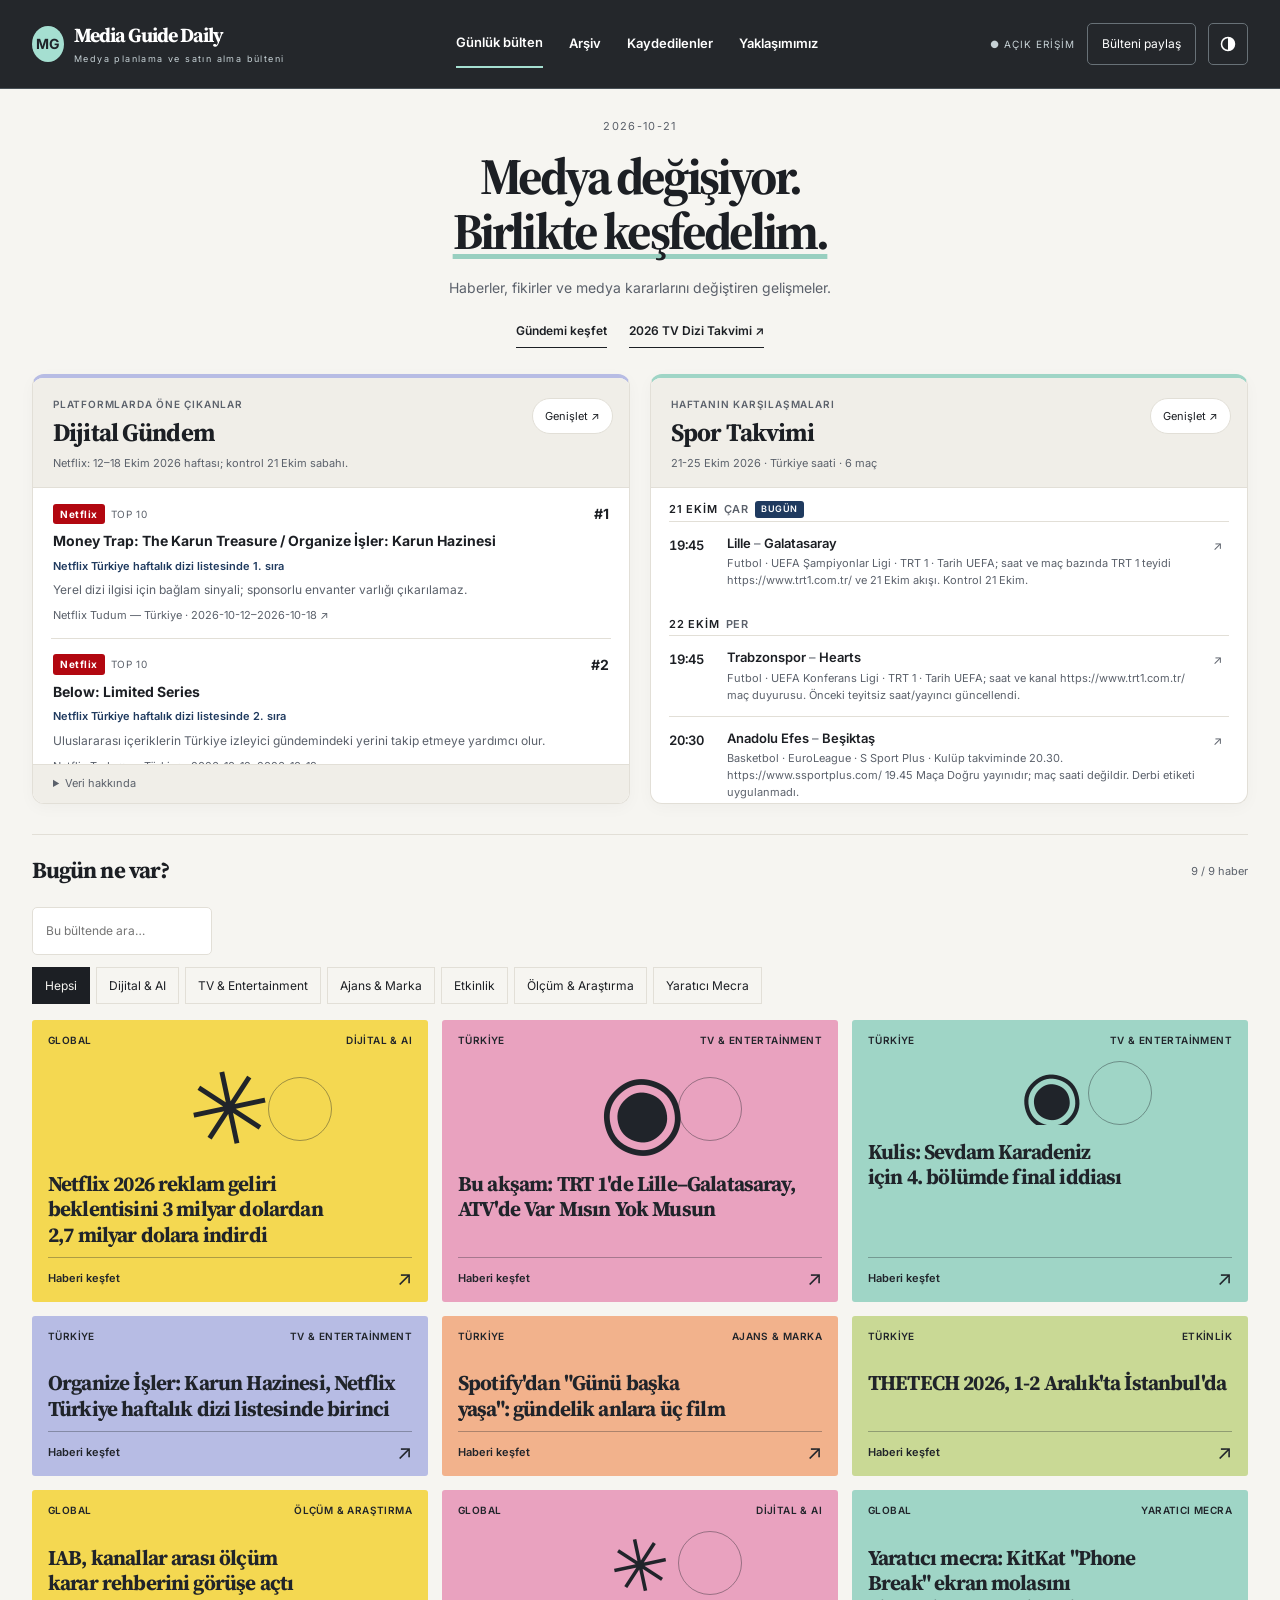
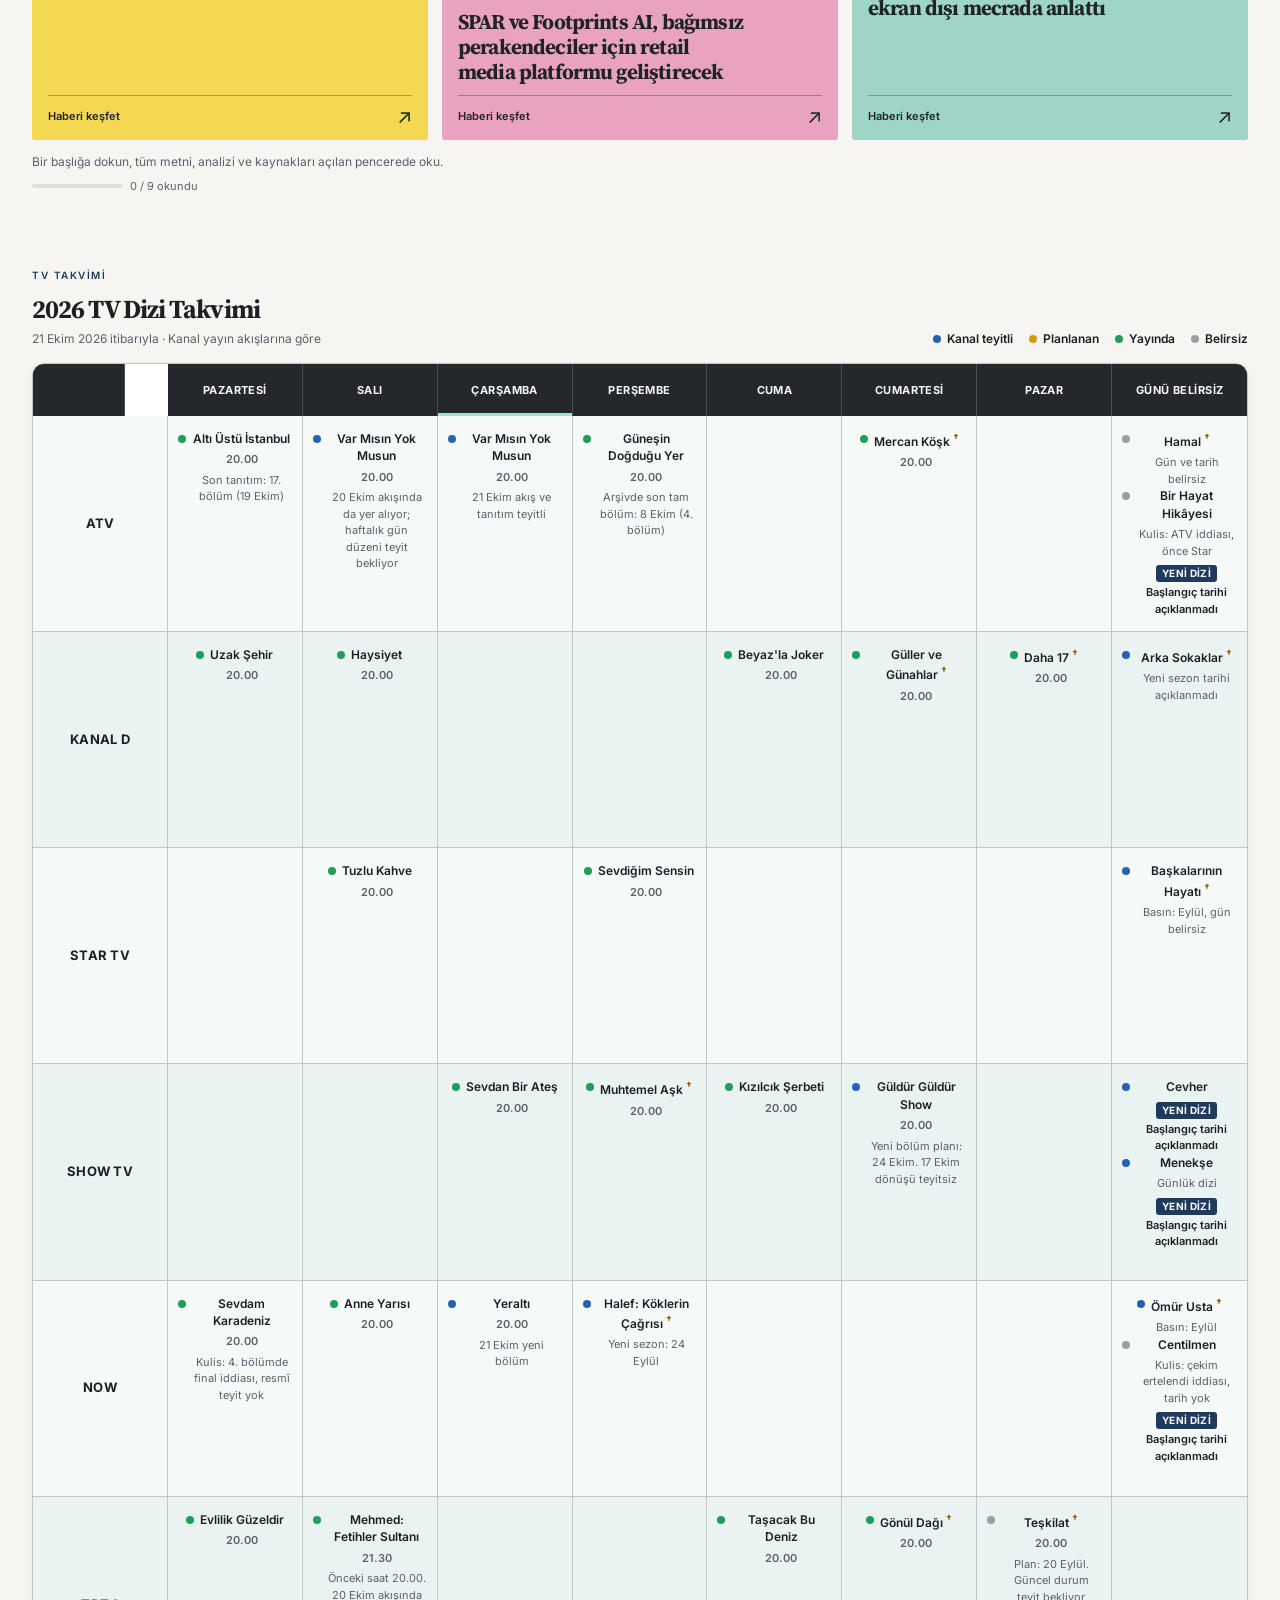
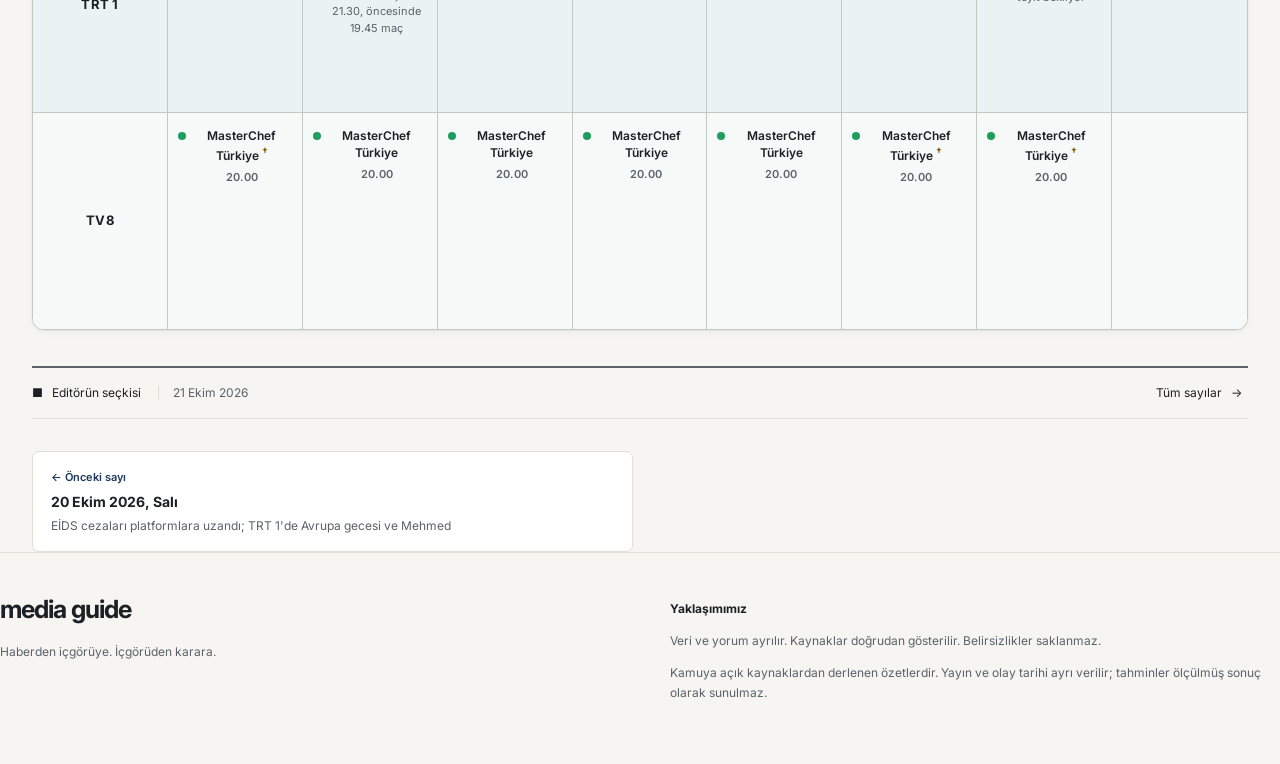
==== index.html @ d6b7a191 "Kullanıcı onayı: TV takviminde eşit hücreler ve dönüşümlü mint satırlar" ====
<!doctype html>
<html lang="tr">
<head>
  <meta charset="utf-8">
  <meta name="viewport" content="width=device-width, initial-scale=1">
  <title>Media Guide Daily</title>
  <meta name="description" content="Medya planlama ve satın alma için günlük Türkiye ve global medya bülteni.">
  <link rel="preconnect" href="https://fonts.googleapis.com">
  <link rel="preconnect" href="https://fonts.gstatic.com" crossorigin>
  <link href="https://fonts.googleapis.com/css2?family=Inter:wght@400;500;600;700&family=Source+Serif+4:opsz,wght@8..60,600;8..60,700&display=swap" rel="stylesheet">
  <link rel="stylesheet" href="assets/style.css?v=20261022-brief">
  <link rel="icon" href="data:image/svg+xml,%3Csvg xmlns='http://www.w3.org/2000/svg' viewBox='0 0 32 32'%3E%3Crect width='32' height='32' rx='7' fill='%231f3a5f'/%3E%3Ctext x='16' y='22' font-family='Arial' font-size='16' font-weight='700' fill='white' text-anchor='middle'%3EMG%3C/text%3E%3C/svg%3E">
  <!-- GoatCounter: çerezsiz ziyaret sayacı. Her bülten günü ayrı sayfa olarak sayılır (/bulten/YYYY-MM-DD). -->
  <script>window.goatcounter = { no_onload: true };</script>
  <script data-goatcounter="https://mediaguidedaily.goatcounter.com/count" async src="https://gc.zgo.at/count.js"></script>
  <link rel="stylesheet" href="assets/experiment.css?v=20261021-tv-grid">
</head>
<body>
  <a class="skip-feed" href="#storyGallery">Haberlerin tamamına geç</a>
  <header class="topbar">
    <div class="topbar-inner">
      <a class="brand" href="./">
        <span class="brand-mark">MG</span>
        <span class="brand-text">
          <strong>Media Guide Daily</strong>
          <small>Medya planlama ve satın alma bülteni</small>
        </span>
      </a>
      <nav class="main-nav" aria-label="Ana menü">
        <a class="current" href="./">Günlük bülten</a>
        <button id="archiveToggle" type="button" aria-haspopup="dialog">Arşiv</button>
        <button id="savedToggle" type="button" aria-haspopup="dialog">Kaydedilenler <span class="saved-count" id="savedCount" hidden></span></button>
        <a href="#yontem">Yaklaşımımız</a>
      </nav>
      <div class="topbar-actions">
        <span class="access">● Açık erişim</span>
        <button class="btn ghost" id="shareBtn" type="button">Bülteni paylaş</button>
        <button class="btn ghost icon" id="themeBtn" type="button" aria-label="Tema değiştir"><svg width="16" height="16" viewBox="0 0 16 16" aria-hidden="true"><circle cx="8" cy="8" r="6.5" fill="none" stroke="currentColor" stroke-width="1.5"/><path d="M8 1.5a6.5 6.5 0 0 1 0 13z" fill="currentColor"/></svg></button>
      </div>
    </div>
  </header>

  <main id="main" class="layout"><p class="loading">Bülten yükleniyor…</p></main>
  <dialog id="archive" aria-labelledby="archiveTitle">
    <div class="dialog-head"><h2 id="archiveTitle">Bülten arşivi</h2><button class="btn" id="archiveClose" autofocus>Kapat ×</button></div>
    <p class="muted">Geçmiş sayılara göz atın.</p><ul id="archiveList" class="archive-list"></ul>
  </dialog>
  <dialog id="saved" aria-labelledby="savedTitle">
    <div class="dialog-head"><h2 id="savedTitle">Kaydedilenler</h2><button class="btn" id="savedClose">Kapat ×</button></div>
    <p class="muted">Kartlardaki <span aria-hidden="true">☆</span> simgesiyle kaydettiğin haberler. Yalnız bu tarayıcıda saklanır.</p>
    <div id="savedBody"></div>
  </dialog>
  <footer class="footer" id="yontem">
    <div><a class="footer-brand" href="./">media guide</a><p>Haberden içgörüye. İçgörüden karara.</p></div>
    <div><h2>Yaklaşımımız</h2><p>Veri ve yorum ayrılır. Kaynaklar doğrudan gösterilir. Belirsizlikler saklanmaz.</p><p>Kamuya açık kaynaklardan derlenen özetlerdir. Yayın ve olay tarihi ayrı verilir; tahminler ölçülmüş sonuç olarak sunulmaz.</p></div>
  </footer>

  <div class="toast" id="toast" role="status" aria-live="polite"></div>
  <script src="assets/editorial.js?v=20261022-brief"></script>
  <script src="assets/app.js?v=20261022-brief"></script>
</body>
</html>
---- assets/style.css ----
:root {
  --bg: #f6f5f1;
  --surface: #ffffff;
  --surface-2: #f0eee8;
  --text: #1c1f24;
  --muted: #5b616b;
  --line: #e2dfd7;
  --accent: #1f3a5f;
  --accent-soft: #e6ecf4;
  --tr: #9c2f2f;
  --tr-soft: #f6e7e5;
  --gl: #24605a;
  --gl-soft: #e3f0ee;
  --warn: #8a5a00;
  --warn-soft: #fbf1dc;
  --ok: #2d6a3e;
  --ok-soft: #e4f1e7;
  --shadow: 0 1px 2px rgba(20, 24, 31, .05), 0 2px 8px rgba(20, 24, 31, .04);
  --radius: 12px;
  --read: 72ch;
}

:root[data-theme="dark"] {
  --bg: #15181d;
  --surface: #1d2127;
  --surface-2: #252a31;
  --text: #e7e9ec;
  --muted: #a0a7b1;
  --line: #313741;
  --accent: #9dbbe3;
  --accent-soft: #233247;
  --tr: #e79a92;
  --tr-soft: #3a2626;
  --gl: #86cbc1;
  --gl-soft: #1f3532;
  --warn: #e8c27a;
  --warn-soft: #3a3020;
  --ok: #93d1a3;
  --ok-soft: #213528;
  --shadow: none;
}

@media (prefers-color-scheme: dark) {
  :root:not([data-theme="light"]) {
    --bg: #15181d;
    --surface: #1d2127;
    --surface-2: #252a31;
    --text: #e7e9ec;
    --muted: #a0a7b1;
    --line: #313741;
    --accent: #9dbbe3;
    --accent-soft: #233247;
    --tr: #e79a92;
    --tr-soft: #3a2626;
    --gl: #86cbc1;
    --gl-soft: #1f3532;
    --warn: #e8c27a;
    --warn-soft: #3a3020;
    --ok: #93d1a3;
    --ok-soft: #213528;
    --shadow: none;
  }
}

* { box-sizing: border-box; }
html { -webkit-text-size-adjust: 100%; }
body {
  margin: 0;
  background: var(--bg);
  color: var(--text);
  font: 16px/1.65 Inter, system-ui, -apple-system, "Segoe UI", sans-serif;
}
a { color: var(--accent); text-underline-offset: 2px; }
button { font: inherit; }

/* Top bar */
.topbar {
  position: sticky; top: 0; z-index: 20;
  background: color-mix(in srgb, var(--bg) 88%, transparent);
  backdrop-filter: blur(8px);
  border-bottom: 1px solid var(--line);
}
.topbar-inner {
  max-width: 1180px; margin: 0 auto; padding: 10px 16px;
  display: flex; align-items: center; justify-content: space-between; gap: 12px;
}
.brand { display: flex; align-items: center; gap: 10px; text-decoration: none; color: var(--text); min-width: 0; }
.brand-mark {
  width: 34px; height: 34px; border-radius: 8px; flex: none;
  display: grid; place-items: center;
  background: var(--accent); color: var(--surface); font-weight: 700; font-size: 14px;
}
.brand-text { display: flex; flex-direction: column; line-height: 1.2; min-width: 0; }
.brand-text strong { font-size: 15px; }
.brand-text small { color: var(--muted); font-size: 12px; white-space: nowrap; overflow: hidden; text-overflow: ellipsis; }
.topbar-actions { display: flex; gap: 6px; flex: none; }
.btn {
  border: 1px solid var(--line); background: var(--surface); color: var(--text);
  padding: 6px 12px; border-radius: 8px; cursor: pointer; font-size: 14px;
}
.btn:hover { border-color: var(--accent); }
.btn.icon { width: 36px; padding: 6px 0; display: inline-grid; place-items: center; }
#archiveToggle { display: none; }

/* Layout */
.layout {
  max-width: 1180px; margin: 0 auto; padding: 24px 16px 40px;
  display: grid; grid-template-columns: 240px minmax(0, 1fr); gap: 32px;
}
.archive { position: sticky; top: 76px; align-self: start; max-height: calc(100vh - 96px); overflow: auto; }
.archive-title { font-size: 12px; text-transform: uppercase; letter-spacing: .08em; color: var(--muted); margin: 0 0 8px; }
.archive-list { list-style: none; margin: 0; padding: 0; }
.archive-list a {
  display: block; padding: 8px 10px; border-radius: 8px; text-decoration: none; color: var(--text);
  border: 1px solid transparent;
}
.archive-list a:hover { background: var(--surface-2); }
.archive-list a.active { background: var(--surface); border-color: var(--line); box-shadow: var(--shadow); }
.archive-list .a-date { font-weight: 600; font-size: 14px; }
.archive-list .a-meta { font-size: 12px; color: var(--muted); }

.content { min-width: 0; max-width: 820px; }
.loading, .empty { color: var(--muted); }

/* Issue header */
.issue-head { margin-bottom: 20px; }
.issue-date { font-size: 13px; color: var(--muted); font-weight: 500; text-transform: uppercase; letter-spacing: .06em; }
.issue-title {
  font-family: "Source Serif 4", Georgia, serif; font-weight: 700;
  font-size: clamp(26px, 4vw, 36px); line-height: 1.2; margin: 6px 0 10px;
}
.issue-summary { font-size: 17px; color: var(--muted); margin: 0 0 14px; max-width: var(--read); }
.meta-row { display: flex; flex-wrap: wrap; gap: 6px; }

.pill {
  display: inline-flex; align-items: center; gap: 4px;
  font-size: 12px; font-weight: 600; padding: 3px 9px; border-radius: 999px;
  background: var(--surface-2); color: var(--muted); border: 1px solid var(--line);
}
.pill.tr { background: var(--tr-soft); color: var(--tr); border-color: transparent; }
.pill.gl { background: var(--gl-soft); color: var(--gl); border-color: transparent; }
.pill.warn { background: var(--warn-soft); color: var(--warn); border-color: transparent; }
.pill.ok { background: var(--ok-soft); color: var(--ok); border-color: transparent; }
.pill.accent { background: var(--accent-soft); color: var(--accent); border-color: transparent; }

.window {
  margin-top: 14px; font-size: 14px; color: var(--muted);
  border-left: 3px solid var(--line); padding: 2px 0 2px 12px; max-width: var(--read);
}

/* Highlights */
.highlights {
  background: var(--surface); border: 1px solid var(--line); border-radius: var(--radius);
  box-shadow: var(--shadow); padding: 16px 20px; margin: 20px 0 28px;
}
.highlights h2 { font-size: 13px; text-transform: uppercase; letter-spacing: .08em; color: var(--muted); margin: 0 0 8px; }
.highlights ul { margin: 0; padding-left: 18px; }
.highlights li { margin: 6px 0; }

/* Filters */
.filters { display: flex; flex-wrap: wrap; gap: 8px; align-items: center; margin-bottom: 8px; }
.seg { display: inline-flex; background: var(--surface-2); border-radius: 10px; padding: 3px; }
.seg button {
  border: 0; background: transparent; color: var(--muted); padding: 5px 12px; border-radius: 8px;
  cursor: pointer; font-size: 14px; font-weight: 500;
}
.seg button[aria-pressed="true"] { background: var(--surface); color: var(--text); box-shadow: var(--shadow); }
.chips { display: flex; flex-wrap: wrap; gap: 6px; margin: 4px 0 20px; }
.chip {
  border: 1px solid var(--line); background: var(--surface); color: var(--text);
  padding: 4px 10px; border-radius: 999px; cursor: pointer; font-size: 13px;
}
.chip[aria-pressed="true"] { background: var(--accent); color: var(--surface); border-color: var(--accent); }

/* Sections */
.region-head {
  display: flex; align-items: baseline; gap: 10px;
  margin: 28px 0 12px; padding-bottom: 6px; border-bottom: 2px solid var(--line);
}
.region-head h2 { margin: 0; font-size: 20px; }
.region-head.tr h2 { color: var(--tr); }
.region-head.gl h2 { color: var(--gl); }
.region-head span { color: var(--muted); font-size: 14px; }

/* Article card */
.card {
  background: var(--surface); border: 1px solid var(--line); border-radius: var(--radius);
  box-shadow: var(--shadow); margin: 0 0 14px; overflow: hidden;
}
.card-main { padding: 18px 20px 14px; }
.card-tags { display: flex; flex-wrap: wrap; gap: 6px; margin-bottom: 8px; }
.card h3 { font-size: 18px; line-height: 1.35; margin: 0 0 6px; }
.card .when { font-size: 13px; color: var(--muted); margin-bottom: 8px; }
.card .summary { margin: 0; max-width: var(--read); }

.card details { border-top: 1px solid var(--line); }
.card summary {
  list-style: none; cursor: pointer; padding: 10px 20px; font-size: 14px; font-weight: 600; color: var(--accent);
  display: flex; align-items: center; gap: 6px; user-select: none;
}
.card summary::-webkit-details-marker { display: none; }
.card summary::before { content: "▸"; transition: transform .15s; }
.card details[open] summary::before { transform: rotate(90deg); }
.card .detail { padding: 2px 20px 18px; }

.block { margin: 14px 0 0; max-width: var(--read); }
.block h4 {
  font-size: 12px; text-transform: uppercase; letter-spacing: .07em; color: var(--muted);
  margin: 0 0 4px;
}
.block p { margin: 0 0 8px; }
.block.callout { background: var(--surface-2); border-radius: 8px; padding: 10px 14px; }
.block.counter { border-left: 3px solid var(--warn); padding-left: 12px; }
.block.learn { background: var(--accent-soft); border-radius: 8px; padding: 10px 14px; }

.sources { list-style: none; padding: 0; margin: 0; }
.sources li { padding: 6px 0; border-bottom: 1px dashed var(--line); font-size: 14px; }
.sources li:last-child { border-bottom: 0; }
.sources .s-meta { display: block; color: var(--muted); font-size: 12px; }

/* Closing sections */
.closing { margin-top: 32px; }
.closing details {
  background: var(--surface); border: 1px solid var(--line); border-radius: var(--radius);
  margin-bottom: 10px;
}
.closing summary {
  cursor: pointer; padding: 12px 18px; font-weight: 600; list-style: none;
  display: flex; justify-content: space-between; gap: 10px;
}
.closing summary::-webkit-details-marker { display: none; }
.closing summary .count { color: var(--muted); font-weight: 500; font-size: 14px; }
.closing ul { margin: 0; padding: 0 18px 14px 36px; }
.closing li { margin: 6px 0; max-width: var(--read); }
.proposal {
  margin-top: 16px; padding: 12px 16px; border-radius: var(--radius);
  background: var(--ok-soft); color: var(--text); max-width: var(--read);
}

.footer { max-width: 1180px; margin: 0 auto; padding: 0 16px 32px; color: var(--muted); font-size: 13px; }

.toast {
  position: fixed; left: 50%; bottom: 24px; transform: translateX(-50%) translateY(20px);
  background: var(--text); color: var(--bg); padding: 8px 14px; border-radius: 8px; font-size: 14px;
  opacity: 0; pointer-events: none; transition: all .2s;
}
.toast.show { opacity: 1; transform: translateX(-50%) translateY(0); }

/* Mobile */
@media (max-width: 860px) {
  .layout { grid-template-columns: 1fr; gap: 0; padding-top: 16px; }
  #archiveToggle { display: inline-block; }
  .archive {
    display: none; position: static; max-height: none; margin-bottom: 16px;
    background: var(--surface); border: 1px solid var(--line); border-radius: var(--radius); padding: 12px;
  }
  .archive.open { display: block; }
  .brand-text small { display: none; }
  .card-main { padding: 16px; }
  .card summary { padding: 10px 16px; }
  .card .detail { padding: 2px 16px 16px; }
}
@media (max-width: 420px) {
  #shareBtn { display: none; }
}

/* Editorial reading layout — original palette retained. */
html { scroll-padding-top: 110px; }
button, a, summary, input { -webkit-tap-highlight-color: transparent; }
:focus-visible { outline: 3px solid var(--accent); outline-offset: 4px; }
.topbar-inner { max-width: 1440px; min-height: 88px; padding: 16px 40px; gap: 28px; }
.brand-mark { border-radius: 3px; width: 32px; height: 36px; }
.brand-text strong { font-size: 21px; letter-spacing: -.7px; }
.brand-text small { font-size: 9px; letter-spacing: 1.4px; margin-top: 7px; }
.main-nav { display: flex; align-items: center; gap: 26px; }
.main-nav a, .main-nav button { color: var(--muted); font-size: 13px; font-weight: 600; text-decoration: none; background: none; border: 0; padding: 12px 0; cursor: pointer; white-space: nowrap; }
.main-nav .current { color: var(--text); border-bottom: 2px solid var(--accent); }
#archiveToggle { display: inline-block; }
.topbar-actions { align-items: center; gap: 12px; }
.access { text-transform: uppercase; font-size: 10px; letter-spacing: 1px; color: var(--muted); white-space: nowrap; }
.btn { min-height: 42px; border-radius: 5px; padding: 9px 14px; font-size: 12px; }
.btn.icon { width: 40px; }
.layout { display: block; max-width: 1360px; padding: 48px 40px 80px; }
.hero { display: grid; grid-template-columns: minmax(0, 1fr) minmax(0, 1fr); gap: 48px; align-items: start; padding-bottom: 48px; }
.hero.no-fixtures { grid-template-columns: minmax(0, 1fr); }
.hero-left { display: flex; flex-direction: column; gap: 28px; min-width: 0; }
.eyebrow { text-transform: uppercase; letter-spacing: 1.5px; font-size: 10px; font-weight: 600; color: var(--accent); }
.hero .eyebrow { display: flex; align-items: center; flex-wrap: wrap; gap: 12px; }
.hero .pill { border-radius: 3px; font-size: 10px; letter-spacing: .5px; }
.hero h1 { font-size: clamp(30px, 3.2vw, 44px); line-height: 1.1; letter-spacing: -1.6px; margin: 16px 0 12px; font-weight: 600; }
.hero h1 em { font-family: 'Source Serif 4', Georgia, serif; color: var(--accent); font-weight: 600; letter-spacing: -1px; }
.hero-intro { font-size: 16px; line-height: 1.9; color: var(--muted); }
.hero-meta { display: flex; gap: 14px; color: var(--muted); font-size: 12px; margin-top: 0; }
.highlights { margin: 0; padding: 28px; background: var(--accent-soft); border-radius: 7px; box-shadow: none; }
.highlights h2 { color: var(--accent); font-size: 11px; margin-bottom: 14px; }
.highlights ol, .radar ol { padding: 0; list-style: none; counter-reset: item; }
.highlights li, .radar li { counter-increment: item; display: grid; grid-template-columns: 20px 1fr; gap: 12px; border-top: 1px solid var(--line); padding: 17px 0; margin: 0; font-size: 13px; line-height: 1.9; }
.highlights li::before, .radar li::before { content: counter(item, decimal-leading-zero); color: var(--muted); font-size: 11px; }
.highlights > p { display: flex; justify-content: space-between; margin: 0; padding-top: 16px; border-top: 1px solid var(--line); font-size: 11px; color: var(--muted); }
.edition-bar { display: flex; justify-content: space-between; align-items: center; gap: 16px; border-top: 2px solid var(--muted); border-bottom: 1px solid var(--line); padding: 14px 0; font-size: 12px; margin-bottom: 36px; }
.edition-date { color: var(--muted); border-left: 1px solid var(--line); padding-left: 14px; margin-left: 14px; }
.text-btn { border: 0; background: none; color: var(--text); cursor: pointer; font-size: 12px; }
.reading-layout { display: grid; grid-template-columns: 180px minmax(0,1fr) 240px; gap: 30px; align-items: start; }
.discover { position: sticky; top: 112px; border-right: 1px solid var(--line); padding-right: 20px; }
.discover h2 { font-size: 10px; text-transform: uppercase; letter-spacing: 1.5px; font-weight: 500; color: var(--muted); margin: 0 0 18px; }
.filters, .seg, .chips { display: flex; flex-direction: column; width: 100%; background: none; padding: 0; gap: 5px; align-items: stretch; }
.chips { margin-top: 15px; border-top: 1px solid var(--line); padding-top: 15px; }
.seg button, .chip { text-align: left; font-size: 12px; padding: 11px 12px; border: 0; border-radius: 4px; background: none; color: var(--muted); }
.seg button[aria-pressed="true"], .chip[aria-pressed="true"] { color: var(--accent); background: var(--accent-soft); box-shadow: none; font-weight: 600; }
.discover-note { border-top: 1px solid var(--line); margin-top: 32px; padding-top: 22px; }
.discover-note .eyebrow { font-size: 9px; letter-spacing: .8px; }
.discover-note p { font-family: 'Source Serif 4', Georgia, serif; font-size: 19px; line-height: 1.5; }
.discover-note a { font-size: 11px; }
.feed { min-width: 0; }
.feed-head { display: flex; gap: 16px; align-items: center; justify-content: space-between; margin-bottom: 24px; }
.feed-head h2 { font-size: 21px; letter-spacing: -.6px; margin: 0; line-height: 1.3; }
.feed-head p { font-size: 11px; color: var(--muted); margin: 8px 0 0; }
input[type="search"] { width: 180px; min-width: 0; background: var(--surface); color: var(--text); border: 1px solid var(--line); border-radius: 5px; padding: 13px; font: inherit; font-size: 12px; }
.issue-context { font-size: 12px; color: var(--muted); border-bottom: 1px solid var(--line); padding-bottom: 16px; }
.issue-context summary { cursor: pointer; }
.issue-context .pill { margin: 6px 0 0 6px; font-size: 10px; }
.issue-context h3 { font-size: 16px; color: var(--text); }
.region-head { border: 0; margin: 24px 0 14px; }
.region-head h2 { font-size: 13px; font-weight: 600; }
.region-head span { font-size: 11px; }
.card { border-radius: 7px; margin-bottom: 24px; box-shadow: none; border-top: 3px solid var(--accent); scroll-margin-top: 115px; }
.card-main { padding: 28px 28px 20px; }
.card-tags { gap: 8px; margin-bottom: 20px; }
.pill { border-radius: 4px; font-size: 10px; padding: 4px 8px; }
.card h3 { font-size: 23px; line-height: 1.4; letter-spacing: -.5px; margin-bottom: 12px; }
.card .when { font-size: 11px; margin-bottom: 14px; }
.card .summary { font-size: 14px; line-height: 1.85; color: var(--muted); }
.impact-preview { margin-top: 23px; border-left: 2px solid var(--accent); padding-left: 16px; }
.impact-preview h4 { text-transform: uppercase; letter-spacing: 1px; font-size: 10px; color: var(--accent); margin: 0 0 8px; }
.impact-preview p { font-size: 13px; line-height: 1.85; margin: 0; }
.source-preview { color: var(--muted); font-size: 10px; margin-top: 24px; }
.card summary { justify-content: space-between; padding: 14px 28px; font-size: 12px; }
.card summary::before { display: none; }
.card .detail { padding: 0 28px 28px; font-size: 14px; line-height: 1.85; }
.block { margin-top: 24px; }
.block h4 { margin-bottom: 8px; font-size: 10px; }
.block.callout { padding: 18px; }
.radar { padding: 5px 0 0; }
.radar h2 { font-size: 23px; letter-spacing: -.7px; margin: 10px 0 6px; }
.muted { color: var(--muted); }
.radar > p { font-size: 12px; margin-bottom: 24px; }
.radar li { font-size: 12px; padding: 18px 0; }
.share-card { background: var(--accent-soft); padding: 24px; border-radius: 6px; margin-top: 24px; }
.share-card h3 { font-family: 'Source Serif 4', Georgia, serif; font-size: 23px; line-height: 1.4; margin: 0; }
.share-card p { font-size: 12px; color: var(--muted); margin: 16px 0; }
.share-card .btn { width: 100%; }
.footer { display: grid; grid-template-columns: 1fr 1fr; gap: 60px; max-width: 1280px; border-top: 1px solid var(--line); padding: 36px 0 50px; font-size: 12px; }
.footer-brand { font-size: 25px; font-weight: 700; color: var(--text); text-decoration: none; letter-spacing: -1px; }
.footer h2 { font-size: 12px; color: var(--text); }
dialog { color: var(--text); background: var(--bg); border: 1px solid var(--line); border-radius: 12px; width: min(560px, calc(100% - 32px)); max-height: 80vh; padding: 28px; }
dialog::backdrop { background: rgba(10,15,23,.6); backdrop-filter: blur(4px); }
.dialog-head { display: flex; justify-content: space-between; align-items: center; gap: 20px; }
.dialog-head h2 { font-size: 24px; margin: 0; }
.archive-list li { margin: 8px 0; }
.archive-list a { padding: 16px; }
.toast { z-index: 50; }
@media (max-width: 1190px) {
 .reading-layout { grid-template-columns: 170px minmax(0,1fr); }
 .radar { grid-column: 2; display: grid; grid-template-columns: 1fr; margin-top: 20px; }
 .radar ol { display: grid; grid-template-columns: 1fr 1fr; gap: 0 24px; }
 .access { display: none; }
 .topbar-inner { padding-inline: 28px; gap: 20px; }
 .main-nav { gap: 18px; }
 .footer { margin-inline: 40px; }
}
@media (max-width: 860px) {
 .topbar-inner { flex-wrap: wrap; min-height: 0; gap: 12px; padding: 14px 20px 0; }
 .brand-text small { display: block; }
 .brand-text strong { font-size: 18px; }
 .brand-text small { font-size: 7px; }
 .main-nav { order: 3; width: 100%; justify-content: center; gap: 32px; }
 .topbar-actions { margin-left: auto; }
 .layout { padding: 32px 24px 48px; }
 .hero { gap: 28px; padding-bottom: 32px; grid-template-columns: 1fr 1fr; }
 .hero h1 { font-size: 45px; letter-spacing: -2px; }
 .hero-intro { font-size: 14px; }
 .highlights { padding: 20px; }
 .highlights li { font-size: 12px; padding: 12px 0; }
 .reading-layout { grid-template-columns: 1fr; gap: 24px; }
 .discover { position: static; border: 0; padding: 0; }
 .discover h2, .discover-note { display: none; }
 .seg, .chips { flex-direction: row; flex-wrap: wrap; }
 .filters { margin-bottom: 0; }
 .chips { border: 0; margin: 4px 0 0; padding: 0; }
 .seg button, .chip { padding: 8px 12px; }
 .radar { grid-column: 1; }
 .footer { margin-inline: 24px; gap: 32px; }
}
@media (max-width: 580px) {
 .layout { padding-inline: 18px; }
 .hero { grid-template-columns: 1fr; gap: 24px; }
 .hero h1 { font-size: 48px; margin: 20px 0; }
 .hero-intro br { display: none; }
 .hero-meta { margin-top: 20px; }
 .highlights { padding: 22px; }
 .edition-bar { font-size: 10px; margin-bottom: 24px; }
 .edition-date { display: block; border: 0; margin: 4px 0 0; padding: 0; }
 .feed-head { flex-wrap: wrap; }
 input[type="search"] { width: 100%; }
 .card-main { padding: 24px 20px 18px; }
 .card h3 { font-size: 22px; }
 .card summary { padding: 14px 20px; }
 .card .detail { padding: 0 20px 24px; }
 .radar ol { grid-template-columns: 1fr; }
 .footer { grid-template-columns: 1fr; gap: 20px; margin-inline: 18px; }
 .brand-text small { display: none; }
 .brand-mark { width: 28px; height: 30px; font-size: 12px; }
 .topbar-inner { padding-inline: 16px; }
 #shareBtn { display: inline-block; font-size: 10px; padding: 7px; }
 .topbar-actions { gap: 6px; }
 .main-nav { gap: 26px; }
 .main-nav a, .main-nav button { font-size: 12px; }
}

/* Haftanın önemli maçları */
.fixtures { background: var(--surface); border: 1px solid var(--line); border-radius: 7px; padding: 24px 24px 18px; min-width: 0; }
.fx-head h2 { font-size: 20px; letter-spacing: -.5px; margin: 8px 0 4px; line-height: 1.3; }
.fx-head p { font-size: 11px; color: var(--muted); margin: 0 0 6px; }
.fx-day { font-size: 11px; font-weight: 600; text-transform: uppercase; letter-spacing: .8px; color: var(--muted); margin: 18px 0 2px; display: flex; align-items: center; gap: 6px; }
.fx-day > span:first-child { color: var(--text); }
.fx-today { background: var(--accent); color: var(--surface); border-radius: 3px; padding: 1px 6px; font-size: 9px; letter-spacing: .6px; }
.fixtures ul { list-style: none; margin: 0; padding: 0; }
.fx-row { display: grid; grid-template-columns: 48px minmax(0, 1fr) 16px; gap: 10px; align-items: start; padding: 10px 0; border-top: 1px solid var(--line); }
.fx-time { font-variant-numeric: tabular-nums; font-weight: 600; font-size: 13px; padding-top: 1px; }
.fx-teams { font-size: 14px; font-weight: 600; line-height: 1.45; }
.fx-vs { color: var(--muted); font-weight: 400; }
.fx-meta { font-size: 11.5px; color: var(--muted); line-height: 1.5; margin-top: 2px; }
.fx-tag { display: inline-block; margin-left: 6px; padding: 1px 6px; border-radius: 3px; font-size: 9.5px; font-weight: 700; letter-spacing: .4px; text-transform: uppercase; background: var(--tr-soft); color: var(--tr); vertical-align: 2px; }
.fx-unverified { color: var(--warn); }
.fx-src { font-size: 12px; text-decoration: none; color: var(--muted); padding-top: 2px; }
.fx-src:hover { color: var(--accent); }
.fixtures .fx-extra { display: none; }
.fixtures.show-all .fx-extra { display: grid; }
.fixtures:not(.show-all) .fx-extra-day { display: none; }
.fx-more { width: 100%; margin-top: 10px; padding: 10px; border: 1px solid var(--line); border-radius: 5px; background: none; color: var(--accent); font-size: 12px; font-weight: 600; cursor: pointer; }
.fx-foot { font-size: 10.5px; color: var(--muted); margin: 14px 0 0; padding-top: 12px; border-top: 1px solid var(--line); }
@media (max-width: 860px) {
  .hero { grid-template-columns: minmax(0, 1fr); gap: 24px; }
  .fixtures { padding: 20px 18px 16px; }
}

/* 13 Ekim: görselli kartlar, madde madde okuma, dijital gündem */
.card-grid { display: grid; grid-template-columns: repeat(2, minmax(0, 1fr)); gap: 18px; align-items: start; margin-bottom: 8px; }
.card-grid .card { margin: 0; display: flex; flex-direction: column; overflow: hidden; }
.card-grid .card.featured { grid-column: 1 / -1; display: grid; grid-template-columns: minmax(0, 1.05fr) minmax(0, 1fr); }
.card-grid .card.featured > details { grid-column: 1 / -1; }
.card-visual { margin: 0; position: relative; aspect-ratio: 16 / 9; background: var(--surface-2); overflow: hidden; }
.card.featured .card-visual { aspect-ratio: auto; min-height: 100%; }
.card-visual img { width: 100%; height: 100%; object-fit: cover; display: block; }
.card-visual figcaption { position: absolute; left: 0; right: 0; bottom: 0; padding: 14px 12px 6px; font-size: 10px; color: #fff; background: linear-gradient(transparent, rgba(0,0,0,.6)); }
.card-visual figcaption a { color: #fff; }
.card-visual.fallback { display: flex; flex-direction: column; justify-content: flex-end; gap: 2px; padding: 14px 18px; color: var(--accent); aspect-ratio: auto; min-height: 92px; }
.card-grid .card.lead { grid-column: 1 / -1; }
.card-visual.fallback svg { position: absolute; right: 16px; top: 50%; transform: translateY(-50%); width: 52px; height: 52px; opacity: .5; }
.fv-cat { font-family: 'Source Serif 4', Georgia, serif; font-size: 20px; font-weight: 700; line-height: 1.2; }
.fv-src { font-size: 11px; color: var(--muted); }
.cat-1 { background: linear-gradient(135deg, #e7ecf5, #d3ddee); }
.cat-2 { background: linear-gradient(135deg, #f6e7e5, #ecd2ce); color: var(--tr) !important; }
.cat-3 { background: linear-gradient(135deg, #ece8f4, #ddd5ec); color: #5b3f8a !important; }
.cat-4 { background: linear-gradient(135deg, #e3f0ee, #cde4e0); color: var(--gl) !important; }
.cat-5 { background: linear-gradient(135deg, #f3efe2, #e8dfc4); color: #7a5c12 !important; }
.cat-6 { background: linear-gradient(135deg, #eef0f2, #dde1e6); }
.cat-7 { background: linear-gradient(135deg, #e5f0e6, #cfe4d1); color: var(--ok) !important; }
.cat-8 { background: linear-gradient(135deg, #f4e6ee, #e9cfdd); color: #8a2f5e !important; }
.cat-9 { background: linear-gradient(135deg, #f8ecdc, #f0d9b8); color: #8a4b00 !important; }
:root[data-theme="dark"] .card-visual.fallback { background: var(--surface-2); }
@media (prefers-color-scheme: dark) { :root:not([data-theme="light"]) .card-visual.fallback { background: var(--surface-2); } }
.card-grid .card-main { padding: 18px 20px 14px; }
.card-grid .card h3 { font-size: 18px; line-height: 1.35; }
.card.featured h3 { font-size: 22px; }
.card .summary { font-size: 14px; line-height: 1.6; color: var(--muted); margin: 0 0 12px; }
.kv { margin-top: 12px; }
.kv h4 { font-size: 10px; text-transform: uppercase; letter-spacing: 1px; color: var(--muted); margin: 0 0 6px; font-weight: 600; }
.kv p { margin: 0; font-size: 14px; line-height: 1.55; }
.kv.why { border-left: 3px solid var(--accent); padding-left: 10px; }
.kv.act { border-left: 3px solid var(--ok); padding-left: 10px; }
.facts { margin: 0; padding: 0; list-style: none; }
.facts li { position: relative; padding: 4px 0 4px 16px; font-size: 14px; line-height: 1.55; }
.facts li::before { content: ""; position: absolute; left: 2px; top: 12px; width: 6px; height: 6px; border-radius: 50%; background: var(--accent); }
.card-grid .card details { margin-top: auto; }

.social { margin: 0 0 40px; }
.soc-head { display: flex; justify-content: space-between; align-items: flex-end; gap: 24px; margin-bottom: 16px; }
.soc-head h2 { font-size: 21px; letter-spacing: -.5px; margin: 8px 0 4px; }
.soc-head p { font-size: 12px; color: var(--muted); margin: 0; }
.soc-note { max-width: 360px; text-align: right; }
.soc-list { list-style: none; margin: 0; padding: 0 0 8px; display: grid; grid-auto-flow: column; grid-auto-columns: minmax(240px, 1fr); gap: 14px; overflow-x: auto; scroll-snap-type: x mandatory; }
.soc-card { scroll-snap-align: start; background: var(--surface); border: 1px solid var(--line); border-radius: 7px; padding: 16px; display: flex; flex-direction: column; gap: 8px; }
.soc-top { display: flex; align-items: center; gap: 6px; flex-wrap: wrap; }
.soc-plat { font-size: 10px; font-weight: 700; letter-spacing: .5px; padding: 2px 7px; border-radius: 3px; color: #fff; background: #555; }
.soc-plat.yt { background: #c4302b; } .soc-plat.tt { background: #111; } .soc-plat.ig { background: #b1307a; }
.soc-plat.x { background: #222; } .soc-plat.nf { background: #b20710; } .soc-plat.gg { background: #1a73e8; }
.soc-plat.sp { background: #1a8a46; } .soc-plat.dp { background: #11307a; } .soc-plat.pv { background: #146eb4; }
.soc-type { font-size: 10px; color: var(--muted); text-transform: uppercase; letter-spacing: .6px; }
.soc-rank { margin-left: auto; font-weight: 700; font-size: 13px; color: var(--muted); }
.soc-card h3 { font-size: 15px; line-height: 1.4; margin: 0; }
.soc-metric { font-size: 12px; font-weight: 600; color: var(--accent); }
.soc-card p { font-size: 12.5px; line-height: 1.55; color: var(--muted); margin: 0; }
.soc-src { margin-top: auto; font-size: 11px; color: var(--muted); text-decoration: none; }
.soc-src:hover { color: var(--accent); }
@media (max-width: 1190px) { .card-grid { grid-template-columns: minmax(0, 1fr); } .card-grid .card.featured { display: flex; } .card.featured .card-visual { aspect-ratio: 16 / 9; } }
@media (max-width: 580px) { .soc-head { flex-direction: column; align-items: flex-start; } .soc-note { text-align: left; } .soc-list { grid-auto-columns: 78%; } }

/* Okuma deneyimi: ilerleme, okundu, sayılar arası geçiş */
.scroll-bar { position: fixed; top: 0; left: 0; right: 0; height: 3px; background: var(--accent); transform-origin: 0 50%; transform: scaleX(0); z-index: 50; pointer-events: none; }
.read-progress { display: flex; align-items: center; gap: 8px; font-size: 11px; color: var(--muted); margin: 6px 0 0; }
.rp-bar { width: 90px; height: 4px; border-radius: 4px; background: var(--line); overflow: hidden; display: inline-block; }
.rp-bar span { display: block; height: 100%; background: var(--ok); transition: width .3s; }
.read-mark { display: none; margin-left: 8px; color: var(--ok); font-weight: 600; }
.card.is-read .read-mark { display: inline; }
.card.is-read .card-visual { opacity: .78; }
.card-grid .card { transition: box-shadow .15s, transform .15s; }
.card-grid .card:hover { box-shadow: 0 6px 22px rgba(20, 24, 31, .08); transform: translateY(-1px); }
.issue-nav { display: grid; grid-template-columns: 1fr 1fr; gap: 14px; margin-top: 32px; }
.in-cell { display: flex; flex-direction: column; gap: 4px; padding: 16px 18px; border: 1px solid var(--line); border-radius: 7px; background: var(--surface); text-decoration: none; color: var(--text); }
.in-cell.next { text-align: right; }
.in-cell:hover { border-color: var(--accent); }
.in-cell.empty { border: 0; background: none; }
.in-dir { font-size: 11px; color: var(--accent); font-weight: 600; }
.in-cell strong { font-size: 14px; }
.in-title { font-size: 12px; color: var(--muted); line-height: 1.5; }
/* Boşluk ayarları: üst bölüm daha sıkı, akış daha ferah */
.layout { padding-top: 32px; }
.hero { padding-bottom: 32px; gap: 40px; }
.hero-left { gap: 20px; }
.edition-bar { margin-bottom: 28px; }
.social { margin-bottom: 36px; }
.card-grid { gap: 20px; }
@media (max-width: 580px) { .issue-nav { grid-template-columns: 1fr; } .in-cell.next { text-align: left; } .layout { padding-top: 20px; } }
@media (prefers-reduced-motion: reduce) { .card-grid .card, .rp-bar span { transition: none; } .card-grid .card:hover { transform: none; } }

/* Cuma: haftanın özeti */
.weekly { margin: 0 0 36px; }
.wk-list { list-style: none; margin: 0; padding: 0; display: grid; grid-template-columns: repeat(3, minmax(0, 1fr)); gap: 14px; }
.wk-card { background: var(--surface); border: 1px solid var(--line); border-left: 3px solid var(--accent); border-radius: 7px; padding: 16px; display: flex; gap: 12px; }
.wk-num { font-size: 22px; font-weight: 700; color: var(--accent); line-height: 1; }
.wk-card h3 { font-size: 15px; line-height: 1.4; margin: 0 0 6px; }
.wk-card p { font-size: 13px; line-height: 1.55; color: var(--muted); margin: 0 0 8px; }
.wk-ref { font-size: 11px; color: var(--muted); text-decoration: none; }
.wk-ref:hover { color: var(--accent); }
.wk-open { margin-top: 14px; background: var(--warn-soft); border-radius: 7px; padding: 12px 16px; }
.wk-open h3 { font-size: 13px; margin: 0 0 6px; color: var(--warn); }
.wk-open ul { margin: 0; padding-left: 18px; font-size: 13px; line-height: 1.55; }
@media (max-width: 860px) { .wk-list { grid-template-columns: minmax(0, 1fr); } }

/* Hero: "Bu sayıda" ve maç paneli yan yana, aynı yükseklik; maç listesi kendi içinde kayar (13 Ekim 2026) */
.hero { display: block; }
.hero-copy { margin-bottom: 20px; }
.hero-row { display: grid; grid-template-columns: minmax(0, 1fr) minmax(0, 1fr); gap: 24px; align-items: stretch; }
.hero.no-fixtures .hero-row { grid-template-columns: minmax(0, 1fr); }
.fx-wrap { position: relative; min-height: 320px; }
.fx-wrap .fixtures { position: absolute; inset: 0; display: flex; flex-direction: column; padding: 24px 24px 0; }
.fx-head { flex: none; padding-bottom: 6px; border-bottom: 1px solid var(--line); }
.fx-scroll { flex: 1; min-height: 0; overflow-y: auto; overscroll-behavior: contain; padding-right: 6px; margin-right: -6px; scrollbar-width: thin; }
.fx-scroll:focus-visible { outline: 2px solid var(--accent); outline-offset: 2px; }
.fx-scroll .fx-day:first-child { margin-top: 12px; }
.fx-scroll .fx-foot { margin-bottom: 16px; }
@media (max-width: 860px) {
  .hero-row { grid-template-columns: minmax(0, 1fr); }
  .fx-wrap { min-height: 0; }
  .fx-wrap .fixtures { position: static; max-height: 460px; padding: 20px 18px 0; }
}
.fx-scroll { -webkit-mask-image: linear-gradient(to bottom, #000 calc(100% - 24px), transparent); mask-image: linear-gradient(to bottom, #000 calc(100% - 24px), transparent); }

/* Kaydedilenler */
.saved-count { display: inline-grid; place-items: center; min-width: 18px; height: 18px; padding: 0 5px; margin-left: 4px; border-radius: 9px; background: var(--accent); color: var(--surface); font-size: 10px; font-weight: 700; vertical-align: 1px; }
.saved-count[hidden] { display: none; }
.card-tags { align-items: center; }
.save-btn { margin-left: auto; width: 34px; height: 34px; border-radius: 50%; border: 1px solid var(--line); background: var(--surface); color: var(--muted); font-size: 18px; line-height: 1; cursor: pointer; display: inline-grid; place-items: center; transition: color .15s, border-color .15s, background .15s; }
.save-btn:hover { color: var(--accent); border-color: var(--accent); }
.save-btn[aria-pressed="true"] { color: #b7791f; border-color: #e9c46a; background: #fdf6e3; }
:root[data-theme="dark"] .save-btn[aria-pressed="true"] { background: #3a3020; border-color: #8a6d2b; color: #f0c674; }
@media (prefers-color-scheme: dark) { :root:not([data-theme="light"]) .save-btn[aria-pressed="true"] { background: #3a3020; border-color: #8a6d2b; color: #f0c674; } }
#saved { width: min(640px, calc(100% - 32px)); overflow: auto; }
.saved-day { font-size: 11px; text-transform: uppercase; letter-spacing: 1px; color: var(--muted); margin: 22px 0 8px; }
.saved-list { list-style: none; margin: 0; padding: 0; }
.saved-list li { position: relative; margin: 0 0 8px; }
.saved-list a { display: flex; flex-direction: column; gap: 4px; padding: 14px 44px 14px 16px; border: 1px solid var(--line); border-radius: 8px; background: var(--surface); text-decoration: none; color: var(--text); }
.saved-list a:hover { border-color: var(--accent); }
.saved-cat { font-size: 10px; text-transform: uppercase; letter-spacing: .8px; color: var(--accent); font-weight: 600; }
.saved-list strong { font-size: 14px; line-height: 1.4; }
.saved-sum { font-size: 12.5px; color: var(--muted); line-height: 1.5; }
.saved-remove { position: absolute; top: 10px; right: 10px; width: 26px; height: 26px; border-radius: 50%; border: 0; background: none; color: var(--muted); font-size: 18px; cursor: pointer; }
.saved-remove:hover { background: var(--surface-2); color: var(--text); }

@media (max-width: 480px) { .main-nav { gap: 20px; } .main-nav a[href="#yontem"] { display: none; } }

/* TV dizi takvimi (21 Ekim 2026) */
.sr-only { position: absolute; width: 1px; height: 1px; overflow: hidden; clip: rect(0 0 0 0); white-space: nowrap; }
.tvgrid { scroll-margin-top: 84px; margin: 8px 0 36px; --tv-blue: #2563b0; --tv-yellow: #d99a0b; --tv-green: #1f9d5a; --tv-gray: #9a9fa6; }
.tv-head { display: flex; justify-content: space-between; align-items: flex-end; gap: 24px; margin-bottom: 14px; flex-wrap: wrap; }
.tv-head h2 { font-size: 21px; letter-spacing: -.5px; margin: 8px 0 4px; }
.tv-head p { font-size: 12px; color: var(--muted); margin: 0; }
.tv-legend { list-style: none; margin: 0; padding: 0; display: flex; gap: 16px; flex-wrap: wrap; font-size: 12px; font-weight: 600; }
.tv-legend li { display: inline-flex; align-items: center; gap: 6px; }
.tv-dot { flex: none; width: 10px; height: 10px; border-radius: 50%; background: var(--tv-gray); margin-top: 4px; }
.tv-legend .tv-dot { margin-top: 0; }
.st-kanal-teyitli .tv-dot { background: var(--tv-blue); }
.st-planlanan .tv-dot { background: var(--tv-yellow); }
.st-yayinda .tv-dot { background: var(--tv-green); }
.st-belirsiz .tv-dot { background: var(--tv-gray); }
.tv-scroll { position: relative; overflow-x: auto; border: 1px solid var(--line); border-radius: 8px; background: var(--surface); scrollbar-width: thin; }
.tv-scroll:focus-visible { outline: 2px solid var(--accent); outline-offset: 2px; }
.tv-table { border-collapse: separate; border-spacing: 0; width: 100%; min-width: 1040px; table-layout: fixed; font-size: 13px; }
.tv-table th, .tv-table td { border-right: 1px solid var(--line); border-bottom: 1px solid var(--line); padding: 10px 10px; vertical-align: top; text-align: left; }
.tv-table thead th { background: var(--accent); color: var(--surface); font-size: 12px; font-weight: 700; letter-spacing: .4px; text-transform: uppercase; text-align: center; border-color: rgba(255, 255, 255, .15); }
.tv-table thead th.tv-corner { width: 92px; }
.tv-table tbody th { position: sticky; left: 0; z-index: 1; width: 92px; background: var(--accent); color: var(--surface); font-size: 12.5px; font-weight: 700; text-align: center; vertical-align: middle; }
.tv-table thead th.tv-corner { position: sticky; left: 0; z-index: 2; }
.tv-table tr:last-child th, .tv-table tr:last-child td { border-bottom: 0; }
.tv-table th:last-child, .tv-table td:last-child { border-right: 0; }
.tv-table td.tv-today { background: var(--accent-soft); }
.tv-table thead th.tv-today { box-shadow: inset 0 -3px 0 #e9c46a; }
.tv-item { display: flex; gap: 8px; align-items: flex-start; }
.tv-item + .tv-item { margin-top: 10px; }
.tv-item strong { display: block; font-size: 13px; line-height: 1.3; }
.tv-item a { color: inherit; text-decoration: none; }
.tv-item a:hover { color: var(--accent); text-decoration: underline; }
.tv-item small { display: block; font-size: 11.5px; line-height: 1.4; color: var(--muted); margin-top: 2px; }
.tv-item small.tv-time { font-weight: 600; }
.tv-stale { color: var(--warn); font-weight: 700; cursor: help; }
.tv-badge { display: inline-block; font-size: 10px; font-weight: 700; letter-spacing: .3px; padding: 1px 6px; border-radius: 3px; text-transform: uppercase; }
.tv-badge.new { background: var(--accent); color: var(--surface); }
.tv-badge.final { background: var(--tr); color: var(--surface); }
.tv-tags .tv-badge { display: table; margin-bottom: 2px; }
.tv-when { display: block; font-size: 11.5px; color: var(--text); font-weight: 600; }
.tv-foot { font-size: 11.5px; color: var(--muted); margin: 10px 0 0; }
@media (max-width: 860px) { .tv-head { align-items: flex-start; } .tv-table { min-width: 960px; } }
@media (max-width: 600px) { .tv-table tbody th, .tv-table thead th.tv-corner { width: 64px; font-size: 11px; padding: 8px 4px; } .tv-table { min-width: 900px; } }

.soc-mkt { font-size: 10.5px; font-weight: 600; letter-spacing: .3px; color: var(--muted); }
.soc-mkt.new { color: var(--surface); background: var(--gl); display: inline-block; align-self: flex-start; padding: 1px 7px; border-radius: 3px; }
---- assets/experiment.css ----
:root{--mag-ink:#20242a;--mag-paper:#faf9f5;--mag-line:#d7d8d5}
*{box-sizing:border-box}html{scroll-padding-top:24px;scroll-behavior:smooth}body{overflow-x:clip}h1,h2,h3{text-wrap:balance}p{text-wrap:pretty}button,a{ -webkit-tap-highlight-color:transparent}button:active{transform:translateY(1px)}:focus-visible{outline:3px solid var(--accent);outline-offset:5px}.skip-feed{position:fixed;top:8px;left:12px;z-index:100;background:var(--surface);padding:12px;transform:translateY(-180%)}.skip-feed:focus{transform:none}
.trial-bar{background:#24272b;color:#e3e8e8;display:flex;justify-content:space-between;padding:8px 32px;font-size:10px;letter-spacing:.06em;gap:12px}.trial-bar a{color:inherit}.trial-bar b{font-weight:400;margin-left:16px;color:#bdc9ca}.topbar{background:#24272b;color:#fff;position:relative;border-bottom:1px solid #485056;backdrop-filter:none}.topbar-inner{max-width:1500px;padding:22px 32px;gap:24px}.topbar .brand,.topbar .main-nav a,.topbar .main-nav button,.topbar .btn{color:#fff}.topbar .brand-text small,.topbar .access{color:#c6d1d5}.brand-mark{background:#a5dfd1;color:#20242a;border-radius:50%}.brand-text strong{font-family:'Source Serif 4',Georgia,serif;font-size:23px;letter-spacing:-.05em}.topbar .btn{background:transparent;border-color:#687177}.topbar .main-nav .current{border-color:#a5dfd1}.layout{max-width:1500px;padding:0 32px 0}.hero{padding-bottom:32px}.hero-copy{text-align:center;margin:0;padding:54px 0 38px}.mag-date{text-transform:uppercase;letter-spacing:.12em;color:var(--muted);font-size:11px}.hero h1{font-family:'Source Serif 4',Georgia,serif;font-weight:700;font-size:clamp(43px,6.2vw,85px);line-height:1.02;letter-spacing:-.055em;margin:20px auto 22px;max-width:1000px}.hero h1 em{font-family:inherit;font-size:inherit;font-weight:inherit;font-style:normal;letter-spacing:inherit;color:var(--text);position:relative;text-decoration:underline;text-decoration-color:#98cfc0;text-decoration-thickness:9px;text-underline-offset:8px;text-decoration-skip-ink:none}.mag-deck{font-size:16px;color:var(--muted);margin:0 auto;max-width:48ch}.mag-entry{display:flex;justify-content:center;gap:26px;margin-top:28px;font-size:12px;font-weight:600}.mag-entry a{text-decoration:none;border-bottom:1px solid var(--text);padding:6px 0;color:var(--text)}
.story-gallery{margin:10px 0 54px;scroll-margin-top:24px}.gallery-tools{display:flex;align-items:center;gap:18px;border-top:1px solid var(--line);padding-top:24px}.gallery-tools h2{font-family:'Source Serif 4',Georgia,serif;font-size:28px;letter-spacing:-.04em;margin:0 auto 0 0}.gallery-tools button{font-size:11px}.gallery-tools p{font-size:11px;color:var(--muted);font-variant-numeric:tabular-nums}.gallery-topics{display:flex;gap:8px;flex-wrap:wrap;padding:18px 0 24px}.gallery-topics button{background:transparent;border:1px solid var(--line);color:var(--text);padding:9px 15px;border-radius:0;font-size:12px;cursor:pointer}.gallery-topics button[aria-pressed=true]{background:var(--text);color:var(--bg);border-color:var(--text)}.gallery-topics button:hover{border-color:var(--text)}
.cover-grid{display:grid;grid-template-columns:repeat(6,minmax(0,1fr));gap:18px}.story-cover{grid-column:span 2;min-width:0;display:flex;flex-direction:column;position:relative;isolation:isolate;background:var(--cover);color:#20242a;text-decoration:none;overflow:hidden;border-radius:3px;transition:transform .18s ease-out,box-shadow .18s ease-out}.story-cover:nth-child(1),.story-cover:nth-child(2){grid-column:span 3}.story-cover:last-child:nth-child(3n){grid-column:span 2}.tone-0{--cover:#f4d851}.tone-1{--cover:#e9a2bf}.tone-2{--cover:#9fd5c6}.tone-3{--cover:#b7bce4}.tone-4{--cover:#f2b28c}.tone-5{--cover:#c9d995}.cover-top{display:flex;justify-content:space-between;gap:12px;font-size:10px;font-weight:600;padding:18px 22px;text-transform:uppercase;letter-spacing:.04em}.cover-top span:last-child{text-align:right}.cover-picture{margin:0 22px;overflow:hidden;aspect-ratio:1.85;border:1px solid #20242a26;transform:rotate(-1deg);background:#20242a15}.cover-picture img{width:100%;height:100%;object-fit:cover;display:block;transition:transform .3s ease-out;mix-blend-mode:multiply}.cover-copy{padding:22px;display:flex;flex-direction:column;flex:1;position:relative;z-index:1}.cover-copy h3{font-family:'Source Serif 4',Georgia,serif;font-size:clamp(25px,2.1vw,34px);line-height:1.12;letter-spacing:-.04em;margin:0 0 18px;font-weight:700}.story-cover:nth-child(-n+2) h3{font-size:clamp(30px,3.1vw,45px)}.cover-copy p{font-size:13px;line-height:1.65;margin:0 0 28px;color:#33383b}.cover-open{margin-top:auto;display:flex;justify-content:space-between;align-items:center;font-size:11px;font-weight:600;border-top:1px solid #20242a55;padding-top:15px}.cover-open b{font-size:24px;font-weight:400;line-height:1}.cover-art{height:160px;margin:0 22px;display:grid;place-items:center;position:relative;overflow:hidden}.cover-art span{font-family:Georgia,serif;font-size:150px;line-height:1;color:#20242a;transform:rotate(-12deg);position:relative;z-index:1}.cover-art i{position:absolute;width:160px;height:160px;border:1px solid #20242a66;border-radius:50%;transform:translateX(70px)}.type-cover:nth-child(-n+2) .cover-art{height:200px}.type-cover:nth-child(-n+2) .cover-art span{font-size:200px}.image-unavailable .cover-copy{min-height:300px}.gallery-note{font-size:12px;color:var(--muted);margin:18px 0 0}
.hero-row{gap:28px;border-top:2px solid var(--text);padding-top:28px}.highlights{border:0;border-radius:0;background:transparent;padding:14px 0}.highlights h2{font-family:'Source Serif 4',Georgia,serif;font-size:30px;text-transform:none;letter-spacing:-.04em}.highlights li{font-size:16px;line-height:1.7}.fixtures{border-radius:3px}.edition-bar{margin:12px 0 32px}.social{border-top:2px solid var(--text);padding-top:28px}.social h2{font-family:'Source Serif 4',Georgia,serif}.reading-layout{display:grid;grid-template-columns:150px minmax(0,1fr) 230px;gap:32px;border-top:2px solid var(--text);padding-top:40px;margin-top:36px}.discover{position:sticky;top:20px;max-height:calc(100svh - 40px);overflow:auto;padding-right:6px}.discover-note{display:none}.mini-index{margin-top:30px;border-top:1px solid var(--line);padding-top:20px}.mini-index h3{font-family:'Source Serif 4',Georgia,serif;font-size:21px;margin:0 0 14px}.mini-index a{display:block;font-size:11px;line-height:1.6;color:var(--muted);text-decoration:none;padding:9px 0;border-bottom:1px solid var(--line)}.mini-index a[aria-current]{font-weight:700;color:var(--accent)}.mini-index a:hover{text-decoration:underline}.feed-head h2{font-family:'Source Serif 4',Georgia,serif;font-size:36px;letter-spacing:-.04em;line-height:1.1;text-transform:none}.reading-tools{display:flex;align-items:center;gap:14px;flex-wrap:wrap;padding:18px 0;margin:16px 0;border-bottom:1px solid var(--line);font-size:11px;color:var(--muted)}.reading-tools button{font-size:11px}.reading-tools a{margin-left:auto}.card-grid{grid-template-columns:minmax(0,1fr);gap:48px}.card-grid .card{border:0;border-top:1px solid var(--line);border-radius:0;background:transparent;box-shadow:none;overflow:visible;scroll-margin-top:24px}.card-grid .card.featured{display:flex}.card-grid .card:hover{box-shadow:none;transform:none}.card-grid .card-main{padding:26px 0}.card-grid .card h3{font-family:'Source Serif 4',Georgia,serif;font-size:clamp(26px,2.6vw,38px);letter-spacing:-.035em;line-height:1.2;font-weight:700}.card .summary,.card .kv,.card .detail{font-size:16px;line-height:1.8;max-width:72ch}.card .summary{color:var(--text);margin-bottom:24px}.card .kv{margin-top:24px}.card .facts li{margin-bottom:10px}.card .when{font-size:12px}.card .kv.why,.card .kv.act{background:var(--surface-2);border:0;border-radius:3px;padding:18px 20px}.card .kv.act{background:var(--accent-soft)}.card .detail{padding:0 0 24px}.card details summary{padding:16px 0;font-size:12px}.card-visual{max-height:360px}.radar{position:static;max-height:none}.region-head{margin-top:32px}.just-opened{outline:2px solid var(--accent);outline-offset:8px}.mag-finish{background:#a5dfd1;color:#20242a;text-align:center;padding:56px 24px;margin-top:64px}.mag-finish p{font-size:13px}.mag-finish h2{font-family:'Source Serif 4',Georgia,serif;font-size:clamp(38px,5vw,68px);letter-spacing:-.05em;line-height:1.05;margin:20px 0 28px}.mag-finish a{color:inherit;font-size:13px}.footer{max-width:1436px;margin-top:0}
@media(hover:hover) and (pointer:fine){.story-cover:hover{transform:translateY(-5px);box-shadow:0 14px 24px #15213122}.story-cover:hover .cover-picture img{transform:scale(1.04)}.story-cover:hover .cover-art span{transform:rotate(5deg)}.cover-art span{transition:transform .3s ease-out}}
@supports(animation-timeline:view()){ @media(prefers-reduced-motion:no-preference){.cover-art i{animation:orbit-paper linear both;animation-timeline:view();animation-range:entry 0% exit 100%}@keyframes orbit-paper{from{transform:translateX(40px) rotate(-20deg)}to{transform:translateX(-40px) rotate(20deg)}}}}
.motion-off .story-cover,.motion-off .cover-picture img,.motion-off .cover-art span,.motion-off .cover-art i{animation:none!important;transition:none!important;transform:none!important}
@media(max-width:1150px){.reading-layout{grid-template-columns:130px minmax(0,1fr);gap:28px}.radar{grid-column:1/-1;display:block}.cover-grid{grid-template-columns:repeat(2,minmax(0,1fr))}.story-cover,.story-cover:nth-child(1),.story-cover:nth-child(2),.story-cover:last-child:nth-child(3n){grid-column:span 1}.cover-copy h3,.story-cover:nth-child(-n+2) h3{font-size:30px}.type-cover:nth-child(-n+2) .cover-art{height:160px}.type-cover:nth-child(-n+2) .cover-art span{font-size:150px}}
@media(max-width:700px){.layout{padding-inline:18px}.topbar-inner{padding:18px;gap:14px}.brand-text strong{font-size:20px}.trial-bar{padding-inline:18px}.trial-bar b{display:none}.hero-copy{padding:36px 0 28px}.hero h1{font-size:clamp(37px,8.5vw,58px);line-height:1.07;letter-spacing:-.05em}.hero h1 em{text-decoration-thickness:5px;text-underline-offset:5px}.mag-deck{font-size:14px;max-width:32ch}.mag-date{font-size:9px}.cover-grid{gap:14px}.cover-top{padding:14px;font-size:9px}.cover-copy{padding:16px}.cover-copy h3,.story-cover:nth-child(-n+2) h3{font-size:25px}.cover-copy p{font-size:12px}.cover-picture{margin-inline:14px}.gallery-tools{flex-wrap:wrap;gap:8px 16px}.gallery-tools h2{font-size:25px}.gallery-tools p{margin:0}.gallery-topics button{font-size:11px;padding:9px 11px}.reading-layout{display:block;padding-top:24px}.discover{position:static;max-height:none;overflow:visible;margin-bottom:24px}.mini-index{display:none}.reading-tools{gap:12px}.radar{margin-top:36px}.feed-head h2{font-size:30px}.hero-row{padding-top:20px}.mag-finish{margin-top:40px;padding:40px 20px}}
@media(max-width:480px){.cover-grid{grid-template-columns:minmax(0,1fr)}.cover-copy h3,.story-cover:nth-child(-n+2) h3{font-size:32px}.cover-copy p{font-size:14px}.cover-top{font-size:10px;padding:18px 20px}.cover-copy{padding:20px}.cover-picture{margin-inline:20px;aspect-ratio:1.7}.cover-art{height:130px}.type-cover:nth-child(-n+2) .cover-art{height:150px}.mag-entry{gap:20px;font-size:11px}.gallery-note{line-height:1.6}}
@media(prefers-reduced-motion:reduce){html{scroll-behavior:auto}*,*::before,*::after{animation:none!important;transition:none!important}.story-cover:hover,.story-cover:hover .cover-picture img,.story-cover:hover .cover-art span{transform:none}}

/* Compact reading scale. Same layout, colors and complete content. */
.topbar-inner{padding-block:14px}
.brand-text strong{font-size:20px}
.hero-copy{padding:28px 0 22px}
.hero h1{font-size:clamp(34px,4vw,52px);line-height:1.08;margin:14px auto 16px}
.hero h1 em{text-decoration-thickness:5px;text-underline-offset:5px}
.mag-deck{font-size:14px}
.mag-entry{margin-top:16px;gap:22px}
.story-gallery{margin:4px 0 32px}
.gallery-tools{padding-top:16px;gap:12px}
.gallery-tools h2{font-size:23px}
.gallery-topics{padding:12px 0 16px;gap:6px}
.gallery-topics button{padding:8px 12px}
.cover-grid{gap:14px}
.cover-top{padding:12px 16px}
.cover-picture{margin:0 16px;height:140px;aspect-ratio:auto}
.cover-copy{padding:16px}
.cover-copy h3,.story-cover:nth-child(-n+2) h3{font-size:clamp(21px,1.7vw,25px);line-height:1.2;margin-bottom:12px}
.cover-copy p{font-size:13px;line-height:1.55;margin-bottom:16px}
.cover-open{padding-top:10px}
.cover-open b{font-size:20px}
.cover-art,.type-cover:nth-child(-n+2) .cover-art{height:96px;margin:0 16px}
.cover-art span,.type-cover:nth-child(-n+2) .cover-art span{font-size:100px}
.cover-art i{width:96px;height:96px}
.image-unavailable .cover-copy{min-height:0}
.gallery-note{margin-top:12px}
.hero{padding-bottom:24px}
.hero-row{gap:24px;padding-top:20px}
.highlights h2{font-size:24px}
.highlights li{font-size:15px;line-height:1.6}
.edition-bar{margin:8px 0 24px}
.social{padding-top:20px}
.reading-layout{padding-top:28px;margin-top:28px;gap:26px}
.feed-head h2{font-size:28px}
.reading-tools{padding:12px 0;margin:12px 0}
.card-grid{gap:30px}
.card-grid .card-main{padding:20px 0}
.card-grid .card h3{font-size:clamp(22px,1.9vw,28px);line-height:1.25}
.card .summary,.card .kv,.card .detail{font-size:15px;line-height:1.7}
.card .summary{margin-bottom:18px}
.card .kv{margin-top:18px}
.card .facts li{margin-bottom:7px}
.card .kv.why,.card .kv.act{padding:14px 16px}
.card .detail{padding-bottom:18px}
.card details summary{padding:12px 0}
.card-visual{max-height:230px;overflow:hidden}
.card-visual img{max-height:210px;object-fit:cover}
.region-head{margin-top:24px}
.mag-finish{padding:32px 20px;margin-top:40px}
.mag-finish h2{font-size:clamp(30px,3.5vw,44px);margin:14px 0 20px}
@media(max-width:1150px){
 .reading-layout{gap:22px}
 .cover-copy h3,.story-cover:nth-child(-n+2) h3{font-size:23px}
}
@media(max-width:700px){
 .topbar-inner{padding-block:12px}
 .hero-copy{padding:24px 0 20px}
 .hero h1{font-size:clamp(32px,6.5vw,42px)}
 .cover-grid{gap:12px}
 .cover-top{padding:12px}
 .cover-picture{margin-inline:12px;height:110px}
 .cover-copy{padding:14px}
 .cover-copy h3,.story-cover:nth-child(-n+2) h3{font-size:21px}
 .cover-art,.type-cover:nth-child(-n+2) .cover-art{height:80px}
 .cover-art span,.type-cover:nth-child(-n+2) .cover-art span{font-size:84px}
 .gallery-tools h2{font-size:22px}
 .feed-head h2{font-size:26px}
 .card .summary,.card .kv,.card .detail{font-size:16px;line-height:1.65}
 .mag-finish{padding:28px 18px}
}
@media(max-width:480px){
 .cover-copy h3,.story-cover:nth-child(-n+2) h3{font-size:24px}
 .cover-copy p{font-size:14px;line-height:1.6}
 .cover-picture{height:135px}
 .cover-copy{padding:16px}
 .cover-top{padding:12px 16px}
 .cover-art,.type-cover:nth-child(-n+2) .cover-art{height:84px}
}

/* Full story overlay; the underlying bulletin and filters stay untouched. */
.story-dialog{width:min(820px,calc(100vw - 40px));max-width:820px;max-height:calc(100dvh - 48px);padding:0;border:1px solid var(--line);border-radius:12px;background:var(--bg);color:var(--text);overflow:hidden;box-shadow:0 24px 90px #0005}
.story-dialog[open]{display:flex;flex-direction:column}
.story-dialog::backdrop{background:rgb(12 18 24 / .65)}
.story-dialog-bar{display:flex;align-items:center;justify-content:space-between;gap:16px;padding:14px 24px;border-bottom:1px solid var(--line);background:var(--surface);flex-shrink:0}
.story-dialog-bar>span{font-size:12px;color:var(--muted)}
.story-dialog-bar .btn{min-height:44px;flex-shrink:0}
.story-dialog-content{padding:24px 32px;overflow-y:auto;overscroll-behavior:contain;min-height:0;scrollbar-gutter:stable}
.story-dialog .card{display:block;border:0;background:transparent;box-shadow:none;overflow:visible}
.story-dialog .card:hover{transform:none;box-shadow:none}
.story-dialog .card-main{padding:20px 0}
.story-dialog .card h3{font-family:'Source Serif 4',Georgia,serif;font-size:clamp(24px,3vw,30px);line-height:1.25;letter-spacing:-.03em}
.story-dialog .card .summary,.story-dialog .card .kv,.story-dialog .card .detail{font-size:16px;line-height:1.75;max-width:none}
.story-dialog .card .detail{padding:0 0 12px}
.story-dialog .card-visual{max-height:none;margin:0}
.story-dialog .card-visual img{width:100%;max-height:220px;object-fit:cover}
.story-dialog .card-visual.fallback{display:none}
.story-dialog .card .sources a{overflow-wrap:anywhere}
@media(max-width:600px){
 .story-dialog{width:calc(100vw - 16px);max-height:calc(100dvh - 16px);border-radius:8px}
 .story-dialog-bar{padding:10px 16px;gap:8px}
 .story-dialog-bar>span{font-size:11px}
 .story-dialog-content{padding:16px 18px}
}

/* Compact story covers grow with their content; full text stays in the dialog. */
.cover-grid{grid-template-columns:repeat(3,minmax(0,1fr))}
.cover-grid .story-cover,.cover-grid .story-cover:nth-child(n){grid-column:span 1;aspect-ratio:auto;min-height:0}
.cover-grid .cover-top{flex-shrink:0;padding:12px 16px}
.cover-grid .cover-picture,.cover-grid .cover-art{height:84px;flex-shrink:0;min-height:0}
.cover-grid .cover-art{height:64px}
.cover-grid .cover-art i{width:64px;height:64px}
.cover-grid .cover-art span{font-size:72px}
.cover-grid .cover-copy{min-height:0;padding:14px 16px}
.cover-grid .cover-copy h3{font-size:clamp(19px,1.65vw,25px);line-height:1.2;display:-webkit-box;-webkit-line-clamp:4;-webkit-box-orient:vertical;overflow:hidden;margin-bottom:10px}
.cover-grid .cover-copy p{display:none}
.cover-grid .cover-open{flex-shrink:0}
.gallery-search{display:block;width:min(100%,420px);margin:16px 0 0;padding:12px 14px;border:1px solid var(--line);border-radius:6px;background:var(--surface);color:var(--text);font:inherit}
.gallery-only-layout{grid-template-columns:minmax(0,1fr) 260px}
.gallery-only-layout .feed{min-width:0}
@media(max-width:1000px){.cover-grid{grid-template-columns:repeat(2,minmax(0,1fr))}}
@media(max-width:700px){.gallery-only-layout{display:block}.cover-grid .cover-copy h3{font-size:19px}.cover-grid .cover-top{font-size:9px;padding:10px 12px}.cover-grid .cover-copy{padding:12px}}
@media(max-width:520px){.cover-grid{grid-template-columns:minmax(0,1fr)}.cover-grid .cover-copy h3{font-size:24px}}

/* Daily agenda: compact digital and sports panels above the story gallery. */
.hero .agenda-panels{display:grid;grid-template-columns:repeat(2,minmax(0,1fr));gap:20px;border:0;padding:0;margin:4px 0 30px;align-items:start}
.hero .agenda-panels.single-panel{grid-template-columns:minmax(0,1fr)}
.agenda-panels .agenda-panel{height:430px;min-width:0;display:flex;flex-direction:column;margin:0;padding:0;border:1px solid var(--line);border-radius:12px;background:var(--surface);overflow:hidden;box-shadow:0 4px 16px #14212408}
.agenda-panels .social{border-top:4px solid #b7bce4}
.agenda-panels .fx-wrap{min-height:0;position:static}
.agenda-panels .fx-wrap .fixtures{position:static;inset:auto;border-top:4px solid #9fd5c6;padding:0;max-height:none}
.agenda-panels .soc-head,.agenda-panels .fx-head,.agenda-panels .gur-head{position:relative;display:block;flex:none;padding:18px 112px 16px 20px;margin:0;border-bottom:1px solid var(--line);background:var(--surface-2)}
.agenda-panels .eyebrow{font-size:10px;letter-spacing:.08em;color:var(--muted)}
.agenda-panels .soc-head h2,.agenda-panels .fx-head h2,.agenda-panels .gur-head h2{font-family:'Source Serif 4',Georgia,serif;font-size:25px;line-height:1.15;letter-spacing:-.035em;margin:6px 0 8px}
.agenda-panels .soc-head p,.agenda-panels .fx-head p,.agenda-panels .gur-head p{font-size:11px;line-height:1.5;margin:0;color:var(--muted)}
.panel-expand{position:absolute;right:16px;top:20px;border:1px solid var(--line);border-radius:20px;background:var(--surface);color:var(--text);font:inherit;font-size:11px;min-height:36px;padding:8px 12px;cursor:pointer;transition:background .18s,border-color .18s}
.panel-expand:hover{border-color:var(--accent);background:var(--accent-soft)}
.agenda-panels .soc-list{display:flex;flex-direction:column;flex:1;min-height:0;gap:0;overflow-x:hidden;overflow-y:auto;overscroll-behavior:contain;scroll-snap-type:none;margin:0;padding:0 18px;scrollbar-width:thin}
.agenda-panels .soc-card{flex:none;display:flex;gap:6px;border:0;border-bottom:1px solid var(--line);border-radius:0;background:transparent;padding:14px 2px;transition:background .18s}
.agenda-panels .soc-card:last-child{border-bottom:0}
.agenda-panels .soc-card:hover{background:var(--surface-2)}
.agenda-panels .soc-card h3{font-size:14px;line-height:1.4;text-wrap:pretty}
.agenda-panels .soc-rank{color:var(--text);font-size:14px}
.agenda-panels .soc-card p{font-size:12px;line-height:1.5}
.agenda-panels .soc-metric{font-size:11px}
.agenda-panels .soc-src{font-size:11px;line-height:1.5;margin-top:2px}
.agenda-panels .agenda-note{flex:none;max-height:150px;overflow:auto;padding:10px 20px;border-top:1px solid var(--line);background:var(--surface-2);font-size:11px;line-height:1.6;color:var(--muted)}
.agenda-note summary{cursor:pointer}
.agenda-note .soc-note{max-width:none;text-align:left;margin:8px 0 0}
.agenda-panels .fx-scroll{padding:0 18px;margin:0;mask-image:none;-webkit-mask-image:none;scrollbar-width:thin}
.agenda-panels .fx-day{font-size:11px;margin-top:14px}
.agenda-panels .fx-row{padding:12px 0}
.agenda-panels .fx-teams{font-size:13px;line-height:1.5}
.agenda-panels .fx-time{font-size:13px;font-variant-numeric:tabular-nums}
.agenda-panels .fx-meta{font-size:11px;line-height:1.55;overflow-wrap:anywhere}
.agenda-panels .fx-foot{font-size:10px;line-height:1.6}
.agenda-panels .agenda-panel.panel-expanded{height:auto;max-height:none}
.agenda-panels .panel-expanded .soc-list,.agenda-panels .panel-expanded .fx-scroll{flex:none;max-height:none;overflow:visible}
.agenda-panels .panel-expanded .agenda-note{max-height:none}
@media(max-width:860px){
 .hero .agenda-panels{grid-template-columns:minmax(0,1fr);gap:16px}
 .agenda-panels .agenda-panel{height:390px}
}
@media(max-width:480px){
 .agenda-panels .soc-head,.agenda-panels .fx-head{padding:16px 98px 14px 16px}
 .agenda-panels .soc-head h2,.agenda-panels .fx-head h2{font-size:23px}
 .panel-expand{right:12px;top:18px;padding:7px 10px}
 .agenda-panels .soc-list,.agenda-panels .fx-scroll{padding-inline:14px}
}
@media(prefers-reduced-motion:reduce){.panel-expand,.agenda-panels .soc-card{transition:none}}

/* Media Guru'larından Notlar paneli (22 Ekim 2026) */
.agenda-panels .gurus{border-top:4px solid #e9c46a}
.agenda-panels .gur-head{padding-right:112px}
.agenda-panels .gur-list{list-style:none;display:flex;flex-direction:column;flex:1;min-height:0;margin:0;padding:0 18px;overflow-y:auto;overscroll-behavior:contain;scrollbar-width:thin}
.agenda-panels .gur-card{flex:none;display:flex;flex-direction:column;gap:6px;padding:14px 2px;border-bottom:1px solid var(--line)}
.agenda-panels .gur-card:last-child{border-bottom:0}
.gur-top{display:flex;align-items:center;gap:8px;flex-wrap:wrap}
.gur-person{font-size:10.5px;font-weight:700;letter-spacing:.06em;text-transform:uppercase;color:var(--accent)}
.gur-ev{font-size:10px;font-weight:600;padding:1px 7px;border-radius:3px;background:var(--surface-2);color:var(--muted)}
.gur-card h3{font-size:14px;line-height:1.4;margin:0;text-wrap:pretty}
.gur-card h3 a{color:inherit;text-decoration:none}.gur-card h3 a:hover{color:var(--accent);text-decoration:underline}
.gur-card p{font-size:12px;line-height:1.55;margin:0;color:var(--muted)}
.gur-card p strong{color:var(--text)}
.gur-src{font-size:11px;color:var(--muted)}
.agenda-panels .panel-expanded .gur-list{flex:none;max-height:none;overflow:visible}
@media(min-width:1240px){.hero .agenda-panels.triple-panel{grid-template-columns:repeat(3,minmax(0,1fr))}}
@media(min-width:861px) and (max-width:1239px){.hero .agenda-panels.triple-panel .guru-panel{grid-column:1/-1;height:auto;max-height:460px}}

/* Günün okuması, Tutum Radarı, Kısa sinyaller */
.pill.layer{background:var(--surface-2);color:var(--muted);border:1px solid var(--line)}
.day-brief{display:grid;grid-template-columns:minmax(0,1.15fr) minmax(0,1fr);gap:20px;margin:6px 0 26px;align-items:stretch}
.day-brief.single{grid-template-columns:minmax(0,1fr)}
.day-read,.attitude{border:1px solid var(--line);border-radius:12px;background:var(--surface);padding:22px 24px;box-shadow:0 4px 16px #14212408;min-width:0}
.day-read{border-top:4px solid var(--accent)}
.attitude{border-top:4px solid #e0b36a}
.day-read .eyebrow,.attitude .eyebrow,.signals .eyebrow{font-size:10px;letter-spacing:.08em;color:var(--muted);text-transform:uppercase}
.day-read p{font-family:'Source Serif 4',Georgia,serif;font-size:19px;line-height:1.6;margin:10px 0 0;letter-spacing:-.01em;text-wrap:pretty}
.attitude h2{font-family:'Source Serif 4',Georgia,serif;font-size:22px;line-height:1.2;letter-spacing:-.03em;margin:6px 0 12px}
.att-list{list-style:none;margin:0;padding:0;display:flex;flex-direction:column}
.att-list li{padding:11px 0;border-top:1px solid var(--line)}
.att-list li:first-child{border-top:0;padding-top:0}
.att-meta{display:flex;flex-wrap:wrap;gap:6px;align-items:center;margin-bottom:5px}
.att-tag{font-weight:700;font-size:13px}
.att-basis,.att-rec{font-size:10px;letter-spacing:.04em;border:1px solid var(--line);border-radius:99px;padding:2px 8px;color:var(--muted);background:var(--surface-2)}
.att-basis.veri{color:var(--accent);background:var(--accent-soft);border-color:transparent}
.att-list p{margin:0;font-size:14px;line-height:1.55}
.att-note{margin:12px 0 0;font-size:11px;line-height:1.5;color:var(--muted)}
.signals{margin:0 0 30px;border:1px solid var(--line);border-radius:12px;background:var(--surface);padding:20px 24px}
.sig-head h2{font-family:'Source Serif 4',Georgia,serif;font-size:22px;letter-spacing:-.03em;margin:6px 0 4px}
.sig-head p{margin:0 0 12px;font-size:12px;color:var(--muted)}
.sig-list{list-style:none;margin:0;padding:0;display:grid;grid-template-columns:repeat(2,minmax(0,1fr));gap:0 28px}
.sig-list li{padding:12px 0;border-top:1px solid var(--line);min-width:0}
.sig-tags{display:flex;flex-wrap:wrap;gap:6px;margin-bottom:6px}
.sig-list p{margin:0 0 5px;font-size:14px;line-height:1.5}
.sig-list a{font-size:12px;color:var(--accent);text-decoration:none;overflow-wrap:anywhere}
.sig-list a:hover{text-decoration:underline}
@media (max-width:860px){.day-brief{grid-template-columns:minmax(0,1fr)}.sig-list{grid-template-columns:minmax(0,1fr)}.day-read p{font-size:17px}.day-read,.attitude,.signals{padding:18px}}

/* User-approved TV calendar layout: equal tracks, alternating mint rows. */
.tvgrid{--tv-row-light:color-mix(in srgb,var(--surface) 65%,var(--gl-soft));--tv-row-deep:color-mix(in srgb,var(--surface) 20%,var(--gl-soft));--tv-rule:color-mix(in srgb,var(--gl) 18%,var(--line))}
.tvgrid .tv-head h2{font-family:'Source Serif 4',Georgia,serif;font-size:26px;line-height:1.2;letter-spacing:-.035em}
.tvgrid .tv-scroll{border:1px solid var(--tv-rule);border-radius:12px;box-shadow:var(--shadow)}
.tvgrid .tv-table{display:block;min-width:1080px;font-family:Inter,system-ui,sans-serif}
.tvgrid .tv-table thead{display:block}
.tvgrid .tv-table tbody{display:grid;grid-auto-rows:1fr}
.tvgrid .tv-table tr{display:grid;grid-template-columns:repeat(9,minmax(0,1fr))}
.tvgrid .tv-table th,.tvgrid .tv-table td{width:auto;min-width:0;padding:14px 10px;text-align:center;border-color:var(--tv-rule)}
.tvgrid .tv-table thead th{display:flex;align-items:center;justify-content:center;min-height:52px;background:#24272b;color:#f5f7f6;font-size:11px;letter-spacing:.04em;border-color:#485056}
.tvgrid .tv-table tbody tr{min-height:112px;--tv-row:var(--tv-row-light)}
.tvgrid .tv-table tbody tr:nth-child(even){--tv-row:var(--tv-row-deep)}
.tvgrid .tv-table tbody th,.tvgrid .tv-table tbody td{background:var(--tv-row);color:var(--text)}
.tvgrid .tv-table tbody th{display:flex;align-items:center;justify-content:center;font-size:13px;font-weight:700;letter-spacing:.02em}
.tvgrid .tv-table td.tv-today{background:var(--tv-row)}
.tvgrid .tv-table thead th.tv-today{box-shadow:inset 0 -3px 0 #a5dfd1}
.tvgrid .tv-item{justify-content:center;gap:6px}
.tvgrid .tv-item>div{min-width:0}
.tvgrid .tv-item strong{font-size:12px;font-weight:600;line-height:1.45;overflow-wrap:anywhere}
.tvgrid .tv-item small{font-size:11px;line-height:1.5;margin-top:4px}
.tvgrid .tv-item+.tv-item{margin-top:14px;padding-top:12px;border-top:1px solid var(--tv-rule)}
.tvgrid .tv-tags .tv-badge{display:inline-block;margin:2px auto}
.tvgrid .tv-when{font-size:11px}
.tvgrid .tv-dot{width:8px;height:8px;margin-top:5px}
.tvgrid .tv-legend .tv-dot{margin-top:0}
@media(max-width:600px){.tvgrid .tv-head h2{font-size:23px}}
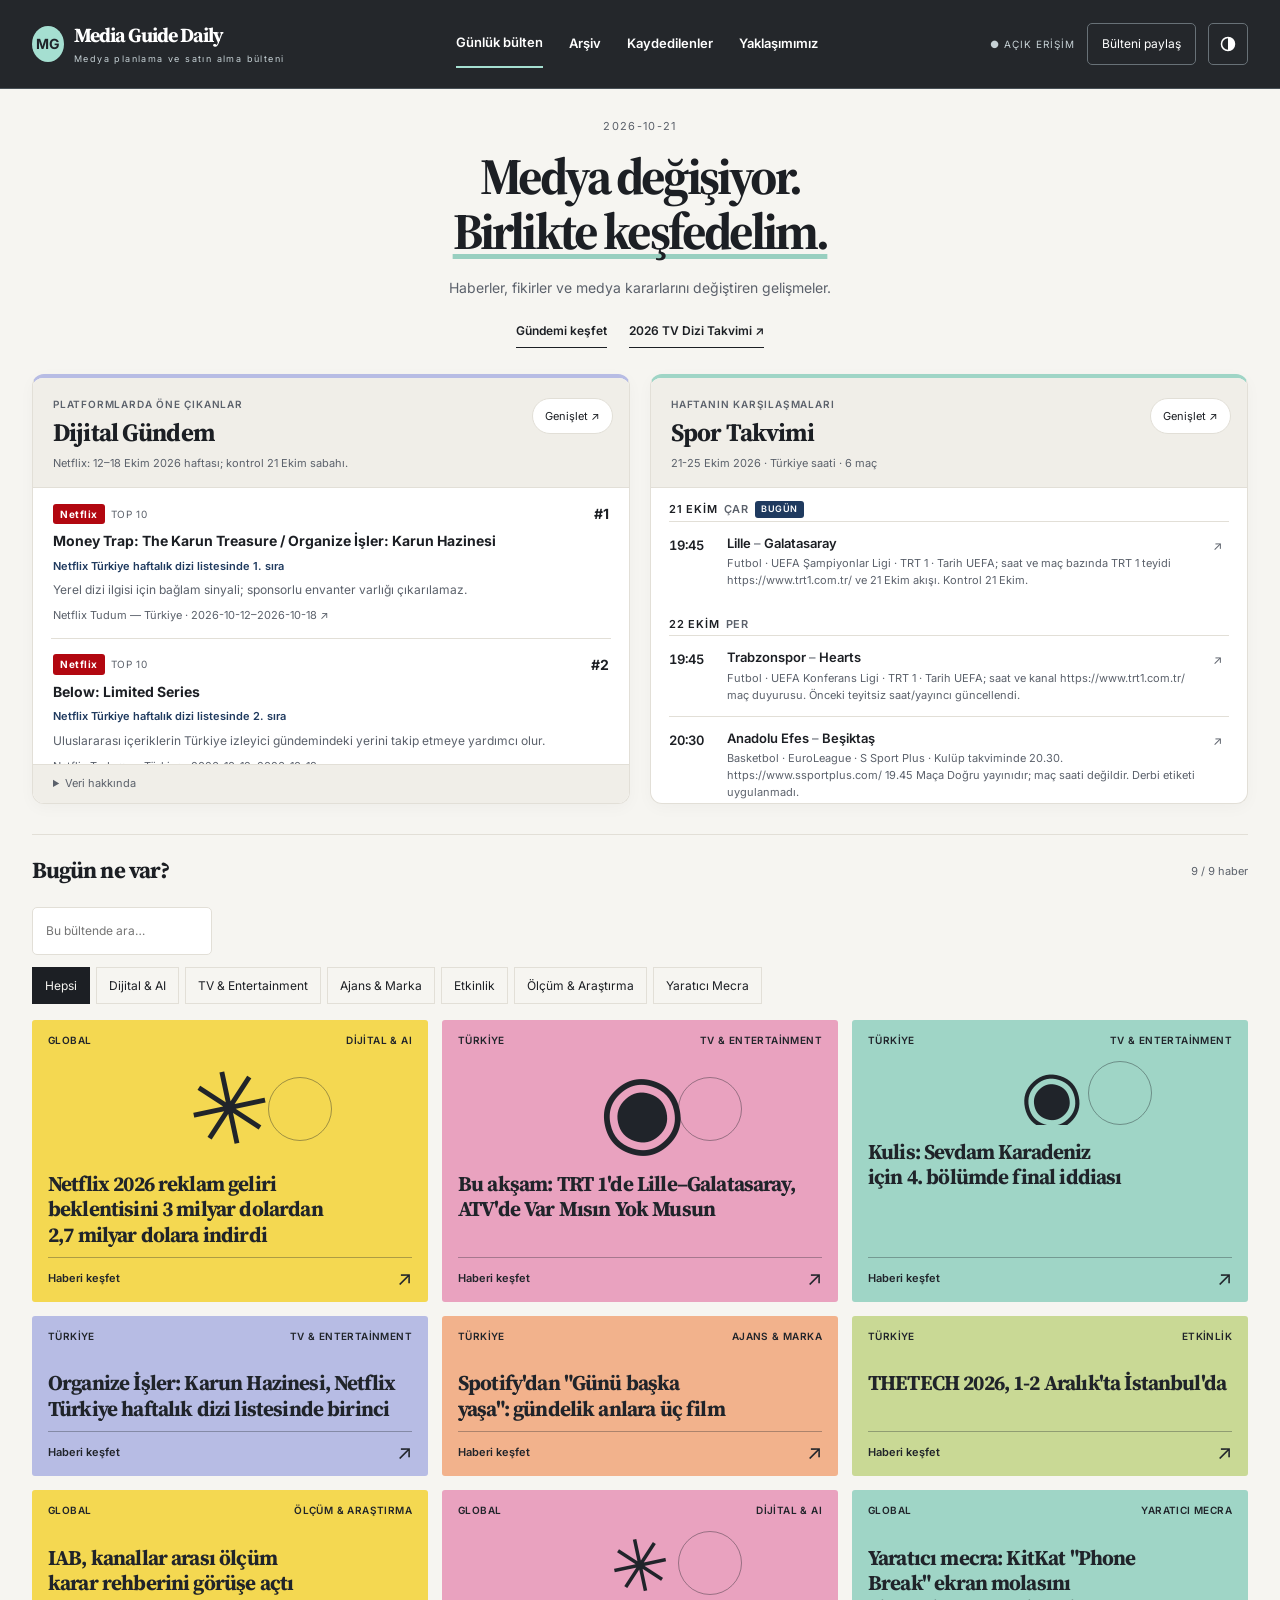
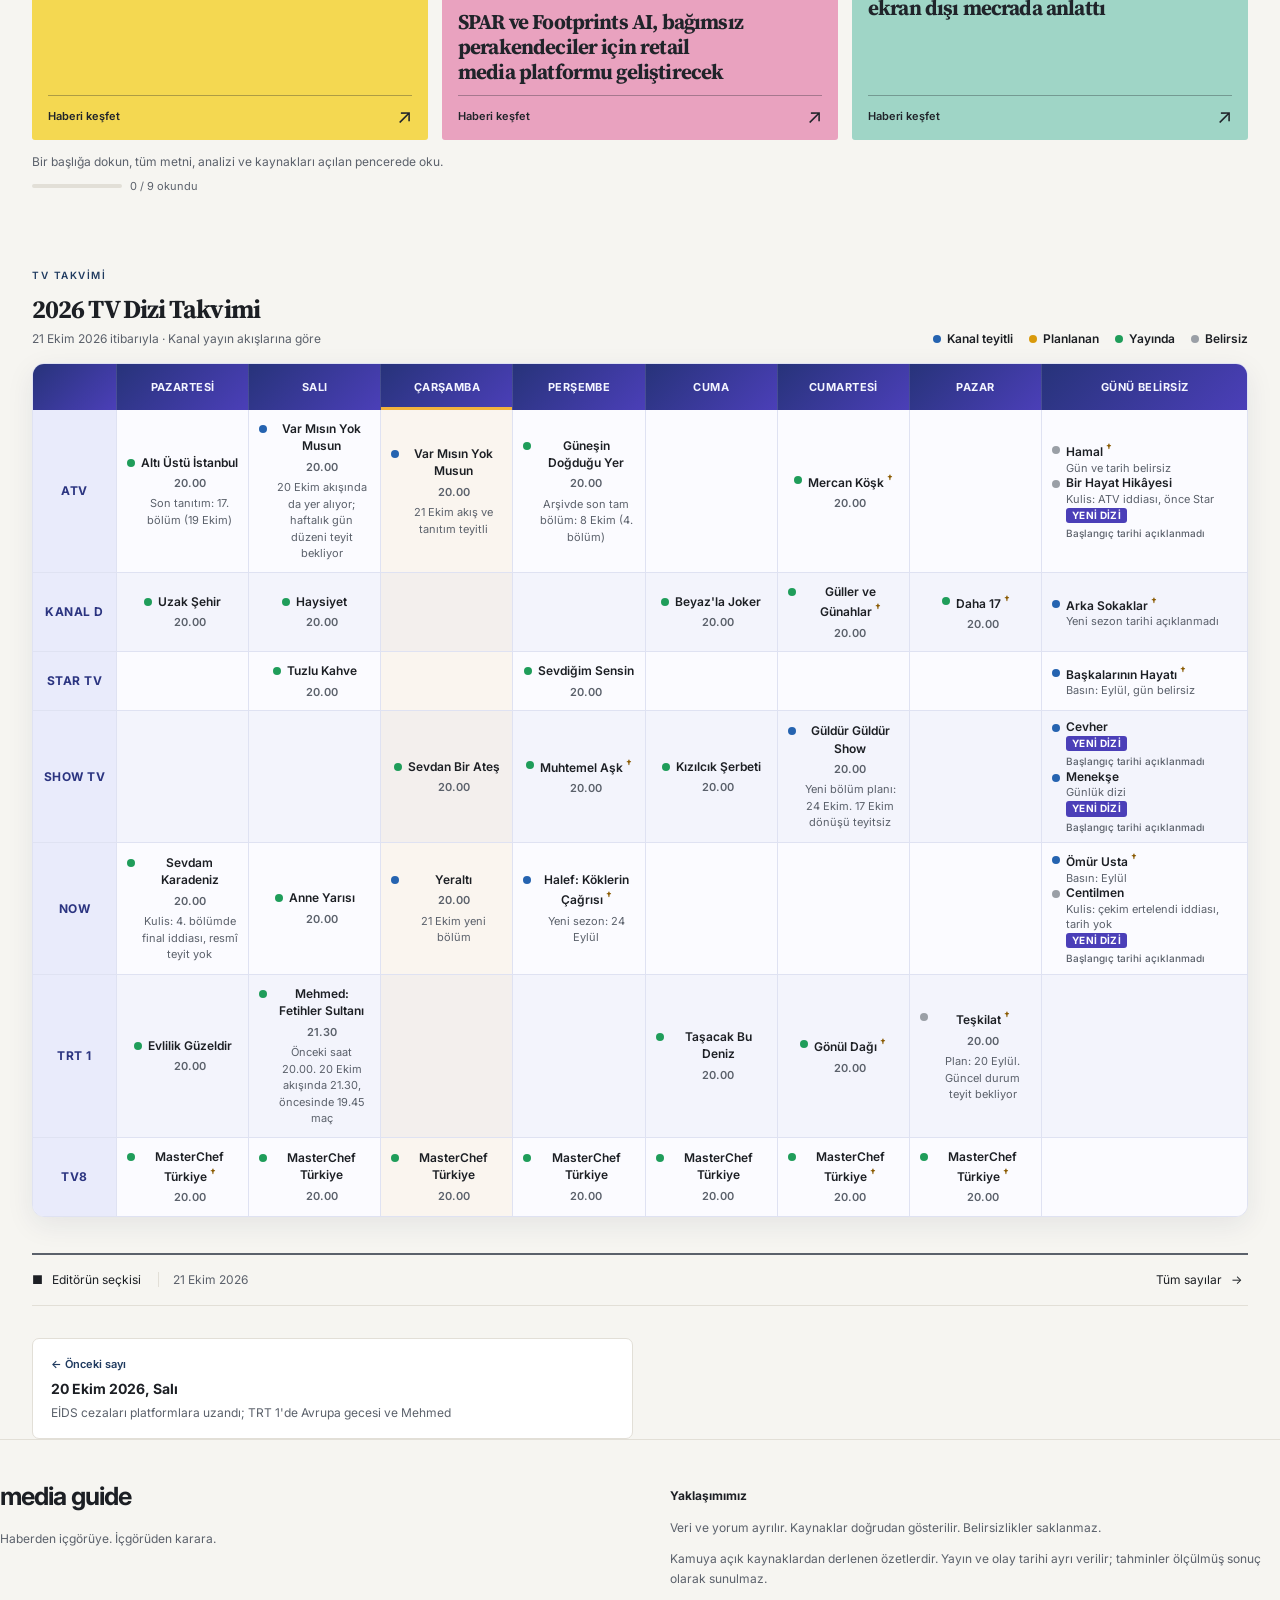
==== commit 19f538ff: "TV takvimi: kompakt satırlar, yeni indigo renk düzeni (açık/koyu) Co-Authored-By: Claude Sonnet 5.5 " ====
--- a/index.html
+++ b/index.html
@@ -8,7 +8,7 @@
   <link rel="preconnect" href="https://fonts.googleapis.com">
   <link rel="preconnect" href="https://fonts.gstatic.com" crossorigin>
   <link href="https://fonts.googleapis.com/css2?family=Inter:wght@400;500;600;700&family=Source+Serif+4:opsz,wght@8..60,600;8..60,700&display=swap" rel="stylesheet">
-  <link rel="stylesheet" href="assets/style.css?v=20261022-brief">
+  <link rel="stylesheet" href="assets/style.css?v=20261022-tv">
   <link rel="icon" href="data:image/svg+xml,%3Csvg xmlns='http://www.w3.org/2000/svg' viewBox='0 0 32 32'%3E%3Crect width='32' height='32' rx='7' fill='%231f3a5f'/%3E%3Ctext x='16' y='22' font-family='Arial' font-size='16' font-weight='700' fill='white' text-anchor='middle'%3EMG%3C/text%3E%3C/svg%3E">
   <!-- GoatCounter: çerezsiz ziyaret sayacı. Her bülten günü ayrı sayfa olarak sayılır (/bulten/YYYY-MM-DD). -->
   <script>window.goatcounter = { no_onload: true };</script>
@@ -56,7 +56,7 @@
   </footer>
 
   <div class="toast" id="toast" role="status" aria-live="polite"></div>
-  <script src="assets/editorial.js?v=20261022-brief"></script>
-  <script src="assets/app.js?v=20261022-brief"></script>
+  <script src="assets/editorial.js?v=20261022-tv"></script>
+  <script src="assets/app.js?v=20261022-tv"></script>
 </body>
 </html>
--- a/assets/experiment.css
+++ b/assets/experiment.css
@@ -257,3 +257,32 @@
 .tvgrid .tv-dot{width:8px;height:8px;margin-top:5px}
 .tvgrid .tv-legend .tv-dot{margin-top:0}
 @media(max-width:600px){.tvgrid .tv-head h2{font-size:23px}}
+
+.tvgrid .tv-table thead th.tv-corner{width:auto}
+
+/* TV takvimi: kompakt satırlar ve yeni renk düzeni (22 Ekim 2026) */
+.tvgrid{--tv-head-a:#27337a;--tv-head-b:#4b3fb8;--tv-head-text:#f4f5ff;--tv-ch-bg:#e9ebfb;--tv-ch-text:#2b3480;--tv-row-light:#fbfbff;--tv-row-deep:#f3f4fc;--tv-rule:#dfe2f2;--tv-today:#fff6df;--tv-today-bar:#f2b33d;--tv-badge-bg:#4b3fb8;--tv-badge-text:#fff}
+:root[data-theme="dark"] .tvgrid{--tv-head-a:#1a2050;--tv-head-b:#2c2f73;--tv-head-text:#e8ebff;--tv-ch-bg:#171c3a;--tv-ch-text:#b9c2ff;--tv-row-light:#10142a;--tv-row-deep:#141935;--tv-rule:#262d56;--tv-today:#1d1d33;--tv-today-bar:#f2b33d;--tv-badge-bg:#9aa7ff;--tv-badge-text:#12163a}
+@media (prefers-color-scheme:dark){:root:not([data-theme="light"]) .tvgrid{--tv-head-a:#1a2050;--tv-head-b:#2c2f73;--tv-head-text:#e8ebff;--tv-ch-bg:#171c3a;--tv-ch-text:#b9c2ff;--tv-row-light:#10142a;--tv-row-deep:#141935;--tv-rule:#262d56;--tv-today:#1d1d33;--tv-today-bar:#f2b33d;--tv-badge-bg:#9aa7ff;--tv-badge-text:#12163a}}
+.tvgrid .tv-scroll{border-color:var(--tv-rule);box-shadow:0 8px 28px #1a205014}
+.tvgrid .tv-table tbody{grid-auto-rows:auto}
+.tvgrid .tv-table tr{grid-template-columns:84px repeat(7,minmax(0,1fr)) minmax(0,1.55fr)}
+.tvgrid .tv-table thead th{min-height:46px;background:linear-gradient(135deg,var(--tv-head-a),var(--tv-head-b));color:var(--tv-head-text);border-color:#ffffff1f}
+.tvgrid .tv-table thead th.tv-today{box-shadow:inset 0 -3px 0 var(--tv-today-bar)}
+.tvgrid .tv-table tbody tr{min-height:0}
+.tvgrid .tv-table th,.tvgrid .tv-table td{border-color:var(--tv-rule)}
+.tvgrid .tv-table td{padding:10px 10px;display:flex;flex-direction:column;justify-content:center}
+.tvgrid .tv-table tbody td.tv-today{background:color-mix(in srgb,var(--tv-row) 92%,var(--tv-today-bar) 8%)}
+.tvgrid .tv-table tbody th{background:var(--tv-ch-bg);color:var(--tv-ch-text);padding:10px 6px;font-size:12px;letter-spacing:.04em}
+.tvgrid .tv-table thead th.tv-corner{background:linear-gradient(135deg,var(--tv-head-a),var(--tv-head-b))}
+.tvgrid .tv-item+.tv-item{margin-top:8px;padding-top:8px}
+.tvgrid .tv-badge.new{background:var(--tv-badge-bg);color:var(--tv-badge-text)}
+.tvgrid .tv-table td:last-child{align-items:stretch;padding:8px 10px}
+.tvgrid .tv-table td:last-child .tv-item{justify-content:flex-start;text-align:left}
+.tvgrid .tv-table td:last-child .tv-item+.tv-item{margin-top:6px;padding-top:6px}
+.tvgrid .tv-table td:last-child .tv-item strong{line-height:1.3}
+.tvgrid .tv-table td:last-child .tv-item small{margin-top:1px;line-height:1.35}
+.tvgrid .tv-table td:last-child .tv-tags{display:flex;flex-wrap:wrap;align-items:center;gap:4px;margin-top:3px}
+.tvgrid .tv-table td:last-child .tv-tags .tv-badge{margin:0}
+.tvgrid .tv-table td:last-child .tv-when{display:inline;font-size:10px;font-weight:500;color:var(--muted)}
+@media(max-width:600px){.tvgrid .tv-table tr{grid-template-columns:64px repeat(7,minmax(0,1fr)) minmax(0,1.55fr)}}
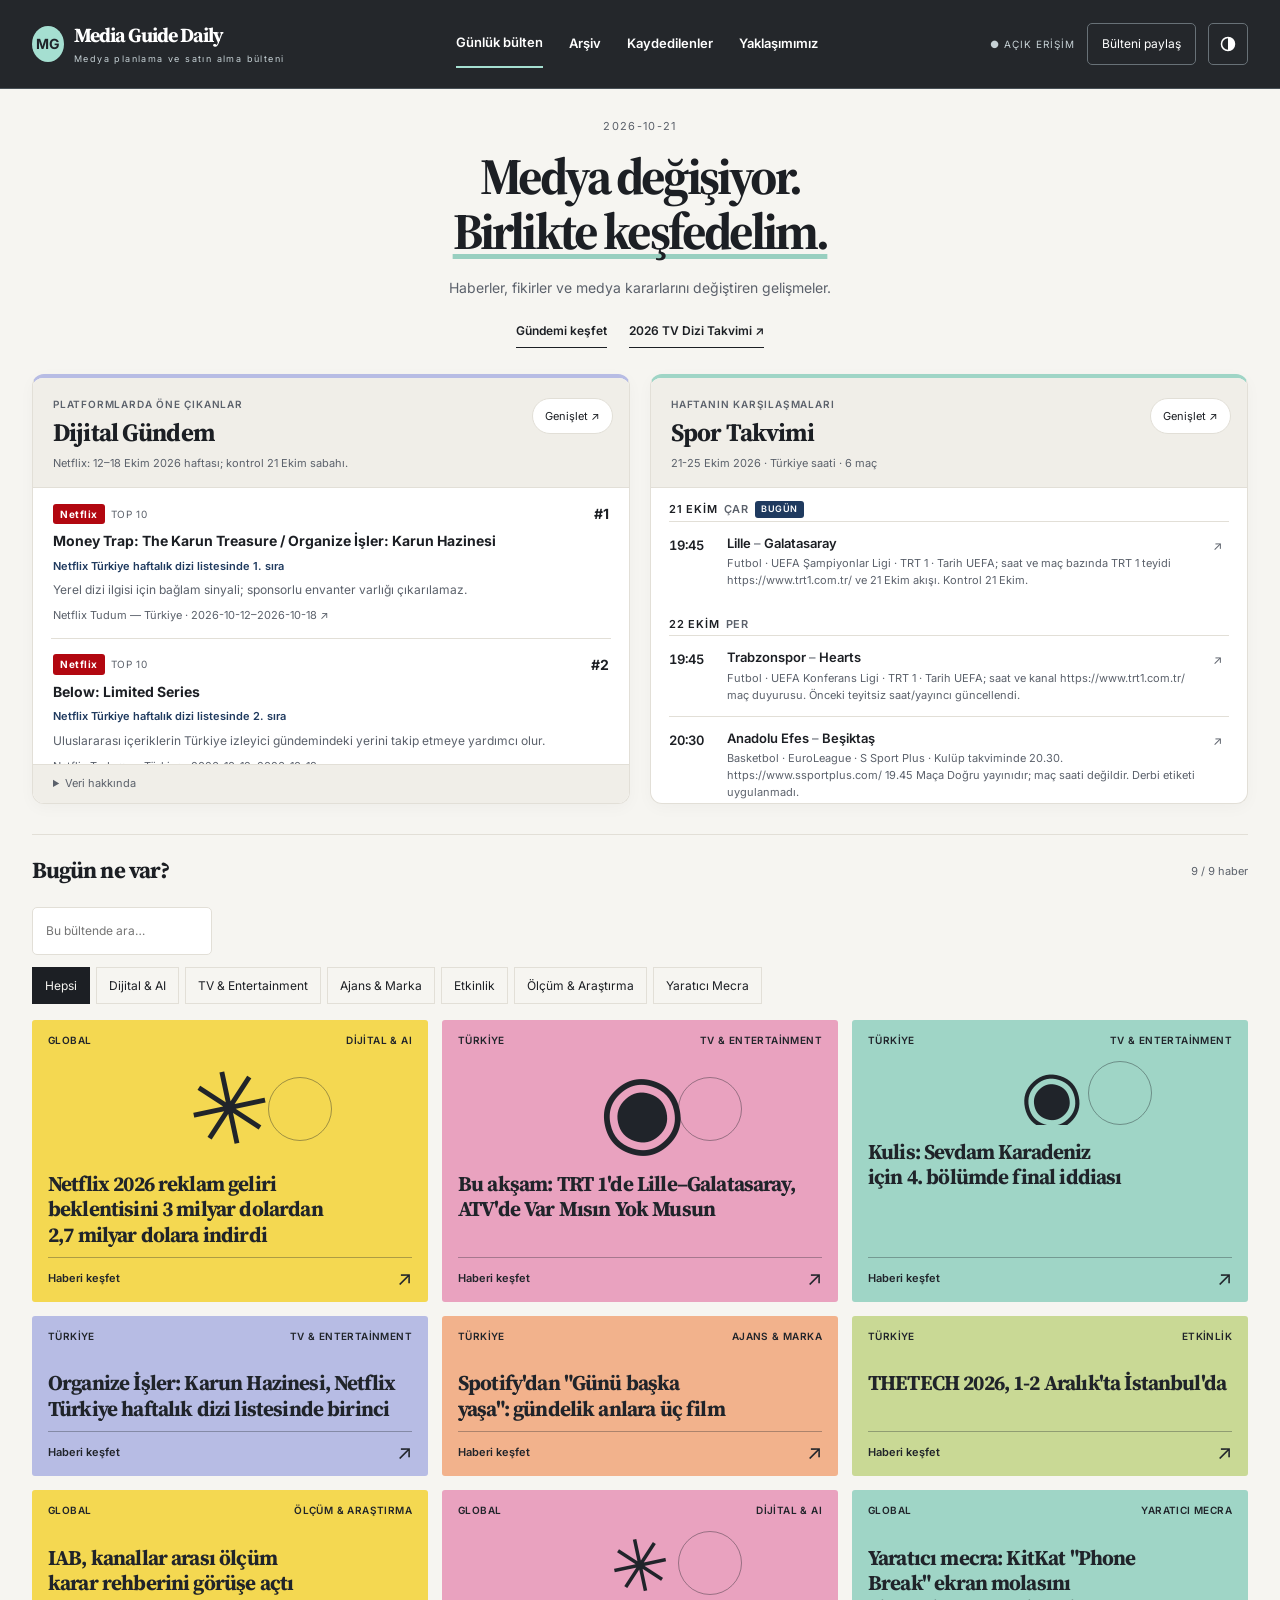
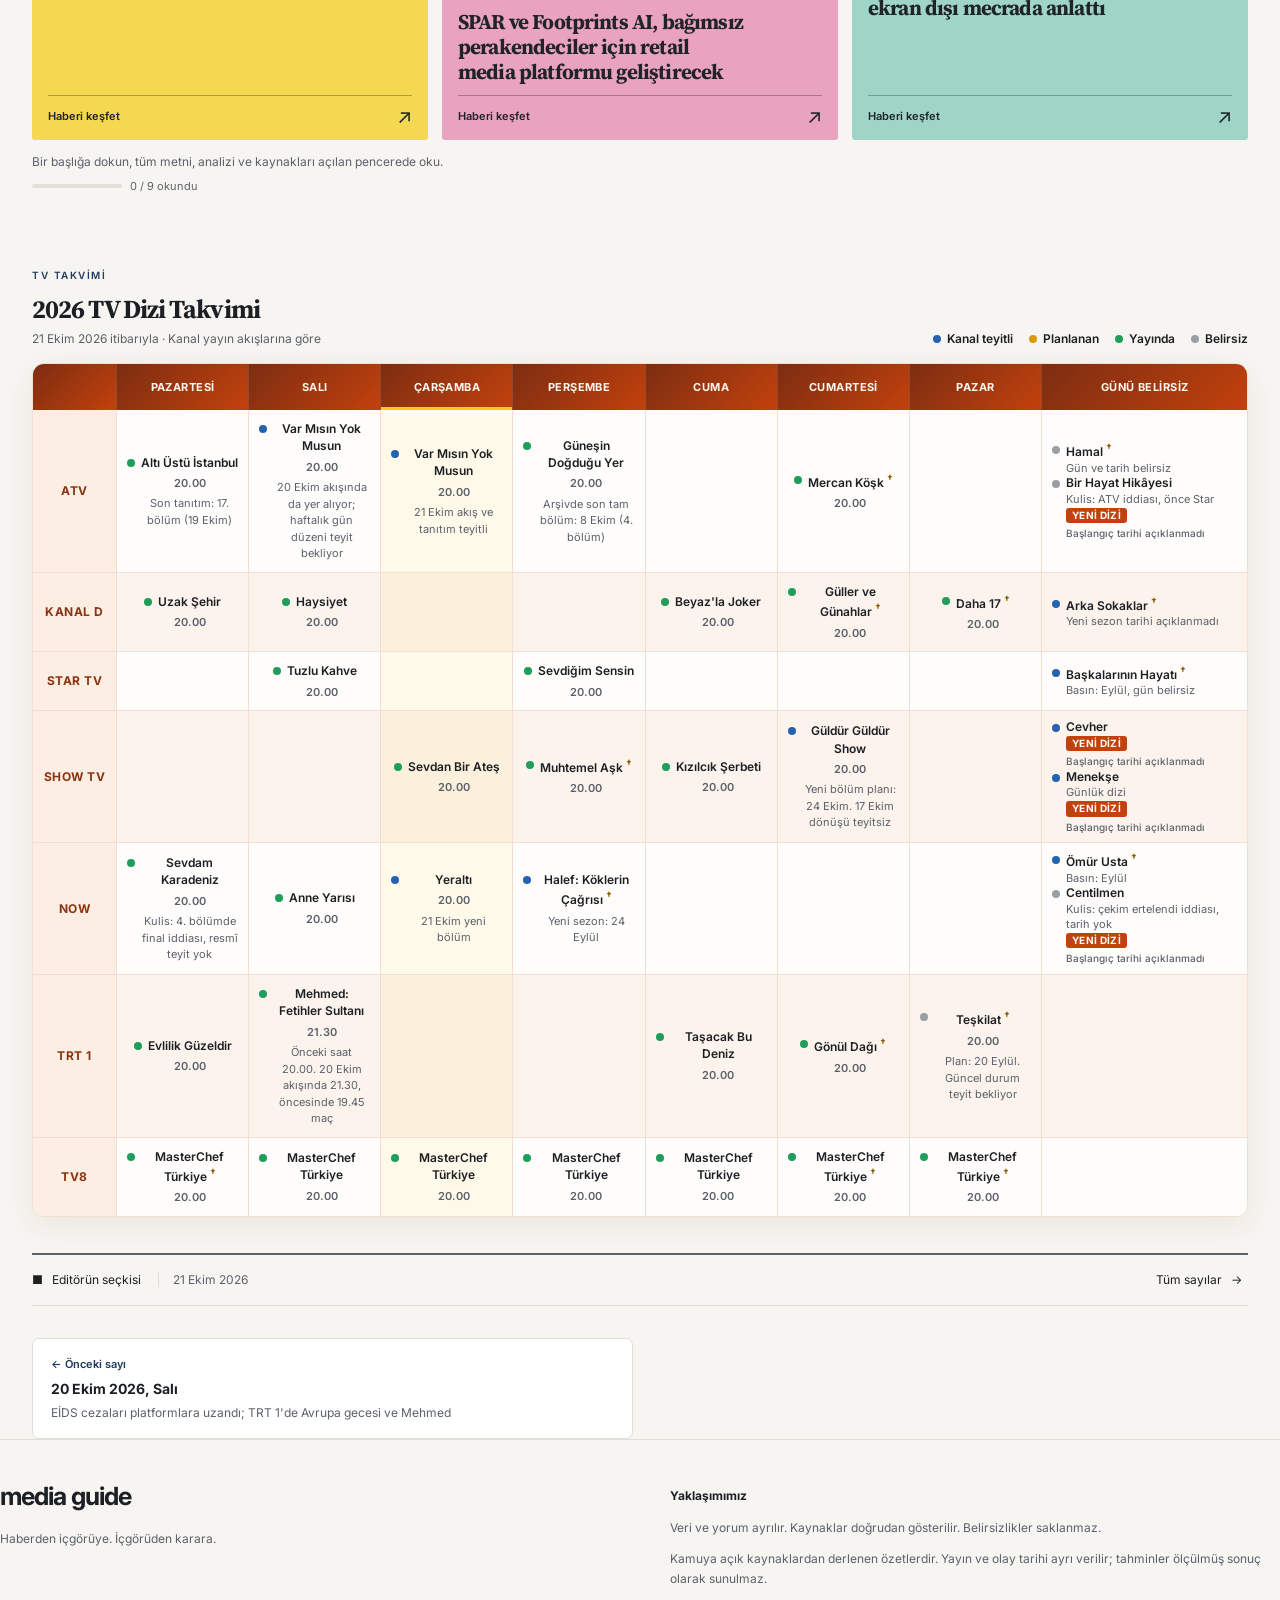
==== commit f2aab456: "TV takvimi: kiremit paleti (açık) ve Koru kiremit (koyu) Co-Authored-By: Claude Sonnet 5.5 <noreply@" ====
--- a/index.html
+++ b/index.html
@@ -8,7 +8,7 @@
   <link rel="preconnect" href="https://fonts.googleapis.com">
   <link rel="preconnect" href="https://fonts.gstatic.com" crossorigin>
   <link href="https://fonts.googleapis.com/css2?family=Inter:wght@400;500;600;700&family=Source+Serif+4:opsz,wght@8..60,600;8..60,700&display=swap" rel="stylesheet">
-  <link rel="stylesheet" href="assets/style.css?v=20261022-tv">
+  <link rel="stylesheet" href="assets/style.css?v=20261022-kiremit">
   <link rel="icon" href="data:image/svg+xml,%3Csvg xmlns='http://www.w3.org/2000/svg' viewBox='0 0 32 32'%3E%3Crect width='32' height='32' rx='7' fill='%231f3a5f'/%3E%3Ctext x='16' y='22' font-family='Arial' font-size='16' font-weight='700' fill='white' text-anchor='middle'%3EMG%3C/text%3E%3C/svg%3E">
   <!-- GoatCounter: çerezsiz ziyaret sayacı. Her bülten günü ayrı sayfa olarak sayılır (/bulten/YYYY-MM-DD). -->
   <script>window.goatcounter = { no_onload: true };</script>
@@ -56,7 +56,7 @@
   </footer>
 
   <div class="toast" id="toast" role="status" aria-live="polite"></div>
-  <script src="assets/editorial.js?v=20261022-tv"></script>
-  <script src="assets/app.js?v=20261022-tv"></script>
+  <script src="assets/editorial.js?v=20261022-kiremit"></script>
+  <script src="assets/app.js?v=20261022-kiremit"></script>
 </body>
 </html>
--- a/assets/experiment.css
+++ b/assets/experiment.css
@@ -261,10 +261,10 @@
 .tvgrid .tv-table thead th.tv-corner{width:auto}
 
 /* TV takvimi: kompakt satırlar ve yeni renk düzeni (22 Ekim 2026) */
-.tvgrid{--tv-head-a:#27337a;--tv-head-b:#4b3fb8;--tv-head-text:#f4f5ff;--tv-ch-bg:#e9ebfb;--tv-ch-text:#2b3480;--tv-row-light:#fbfbff;--tv-row-deep:#f3f4fc;--tv-rule:#dfe2f2;--tv-today:#fff6df;--tv-today-bar:#f2b33d;--tv-badge-bg:#4b3fb8;--tv-badge-text:#fff}
-:root[data-theme="dark"] .tvgrid{--tv-head-a:#1a2050;--tv-head-b:#2c2f73;--tv-head-text:#e8ebff;--tv-ch-bg:#171c3a;--tv-ch-text:#b9c2ff;--tv-row-light:#10142a;--tv-row-deep:#141935;--tv-rule:#262d56;--tv-today:#1d1d33;--tv-today-bar:#f2b33d;--tv-badge-bg:#9aa7ff;--tv-badge-text:#12163a}
-@media (prefers-color-scheme:dark){:root:not([data-theme="light"]) .tvgrid{--tv-head-a:#1a2050;--tv-head-b:#2c2f73;--tv-head-text:#e8ebff;--tv-ch-bg:#171c3a;--tv-ch-text:#b9c2ff;--tv-row-light:#10142a;--tv-row-deep:#141935;--tv-rule:#262d56;--tv-today:#1d1d33;--tv-today-bar:#f2b33d;--tv-badge-bg:#9aa7ff;--tv-badge-text:#12163a}}
-.tvgrid .tv-scroll{border-color:var(--tv-rule);box-shadow:0 8px 28px #1a205014}
+.tvgrid{--tv-head-a:#7c2d12;--tv-head-b:#c2410c;--tv-head-text:#fff7f0;--tv-ch-bg:#fdeee4;--tv-ch-text:#8a3412;--tv-row-light:#fffdfb;--tv-row-deep:#fbf3ec;--tv-rule:#f0dfd2;--tv-today:#fff6df;--tv-today-bar:#facc15;--tv-badge-bg:#c2410c;--tv-badge-text:#fff}
+:root[data-theme="dark"] .tvgrid{--tv-head-a:#7a2e12;--tv-head-b:#b8400f;--tv-head-text:#fff1e6;--tv-ch-bg:#2a1710;--tv-ch-text:#ffc9a6;--tv-row-light:#17110e;--tv-row-deep:#1e1612;--tv-rule:#3d2c22;--tv-today:#2a1d12;--tv-today-bar:#fb923c;--tv-badge-bg:#ff9a62;--tv-badge-text:#2a1005}
+@media (prefers-color-scheme:dark){:root:not([data-theme="light"]) .tvgrid{--tv-head-a:#7a2e12;--tv-head-b:#b8400f;--tv-head-text:#fff1e6;--tv-ch-bg:#2a1710;--tv-ch-text:#ffc9a6;--tv-row-light:#17110e;--tv-row-deep:#1e1612;--tv-rule:#3d2c22;--tv-today:#2a1d12;--tv-today-bar:#fb923c;--tv-badge-bg:#ff9a62;--tv-badge-text:#2a1005}}
+.tvgrid .tv-scroll{border-color:var(--tv-rule);box-shadow:0 8px 28px #7c2d1214}
 .tvgrid .tv-table tbody{grid-auto-rows:auto}
 .tvgrid .tv-table tr{grid-template-columns:84px repeat(7,minmax(0,1fr)) minmax(0,1.55fr)}
 .tvgrid .tv-table thead th{min-height:46px;background:linear-gradient(135deg,var(--tv-head-a),var(--tv-head-b));color:var(--tv-head-text);border-color:#ffffff1f}
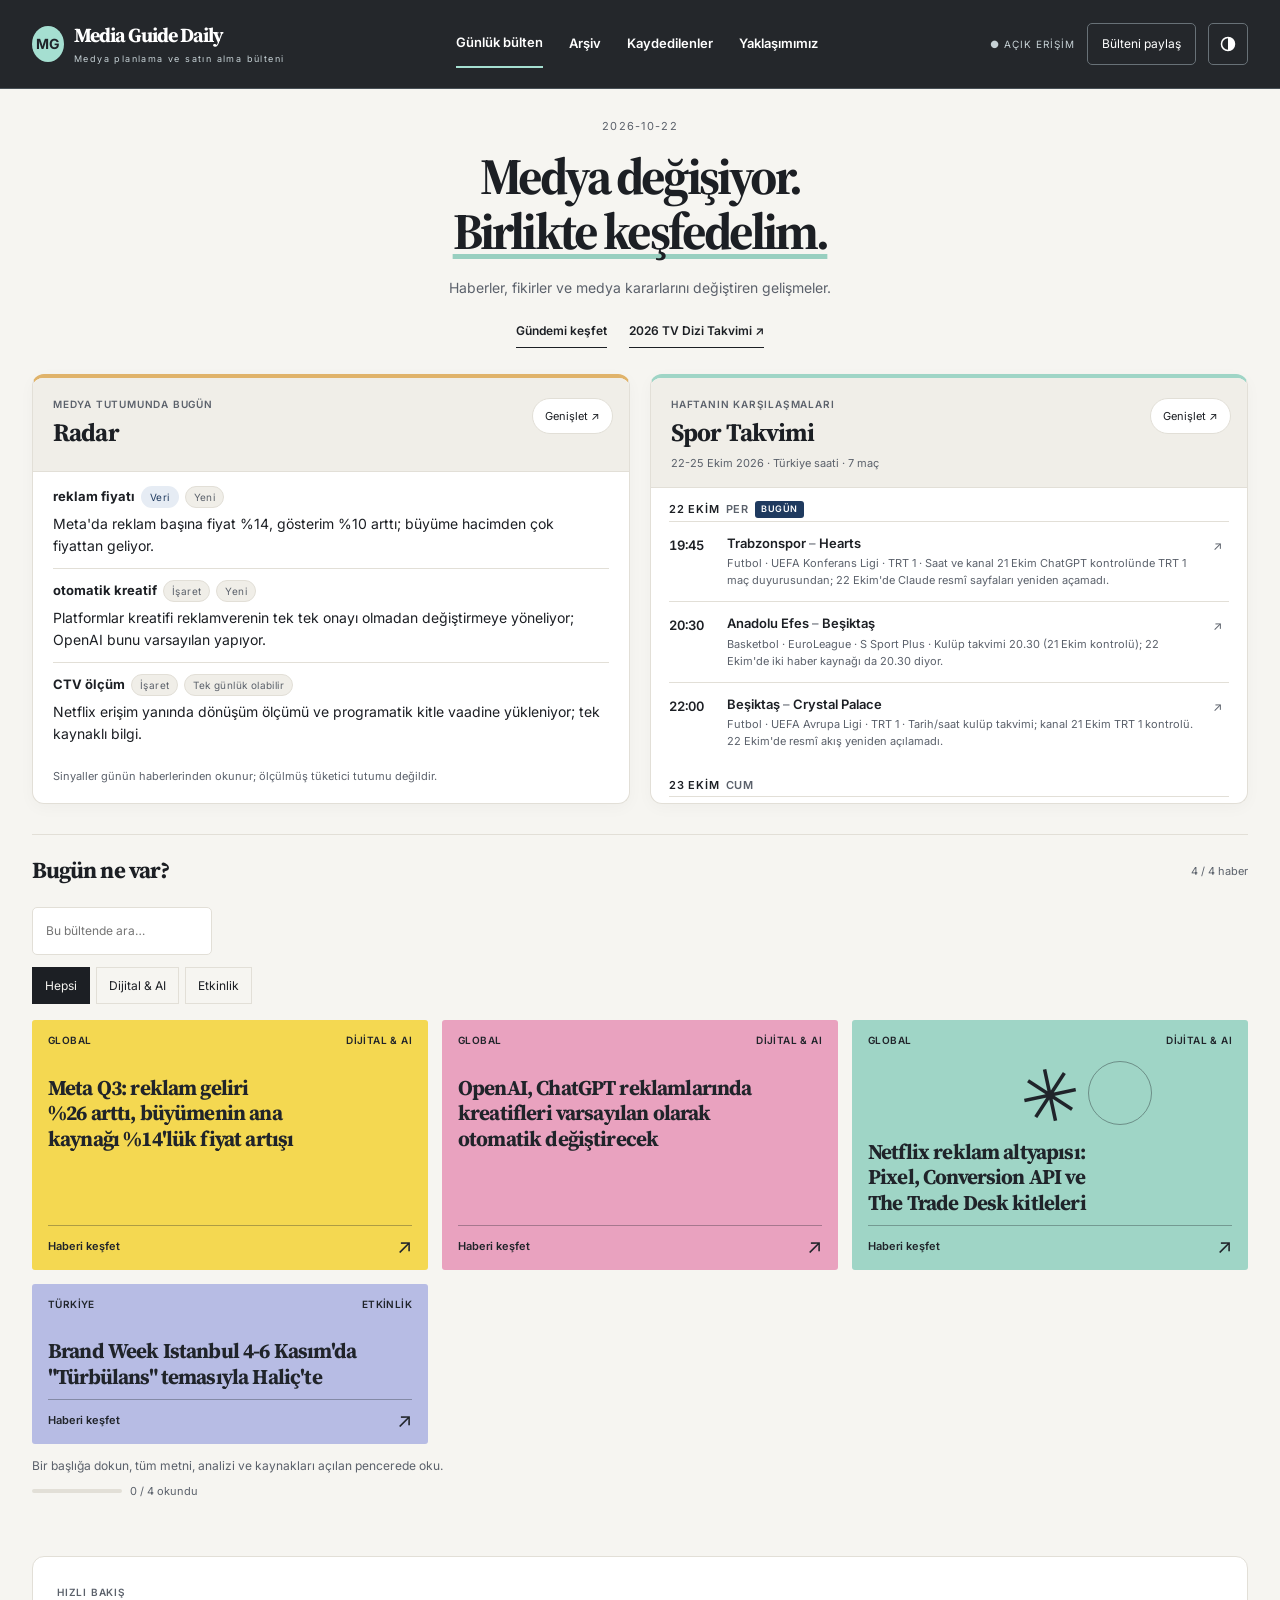
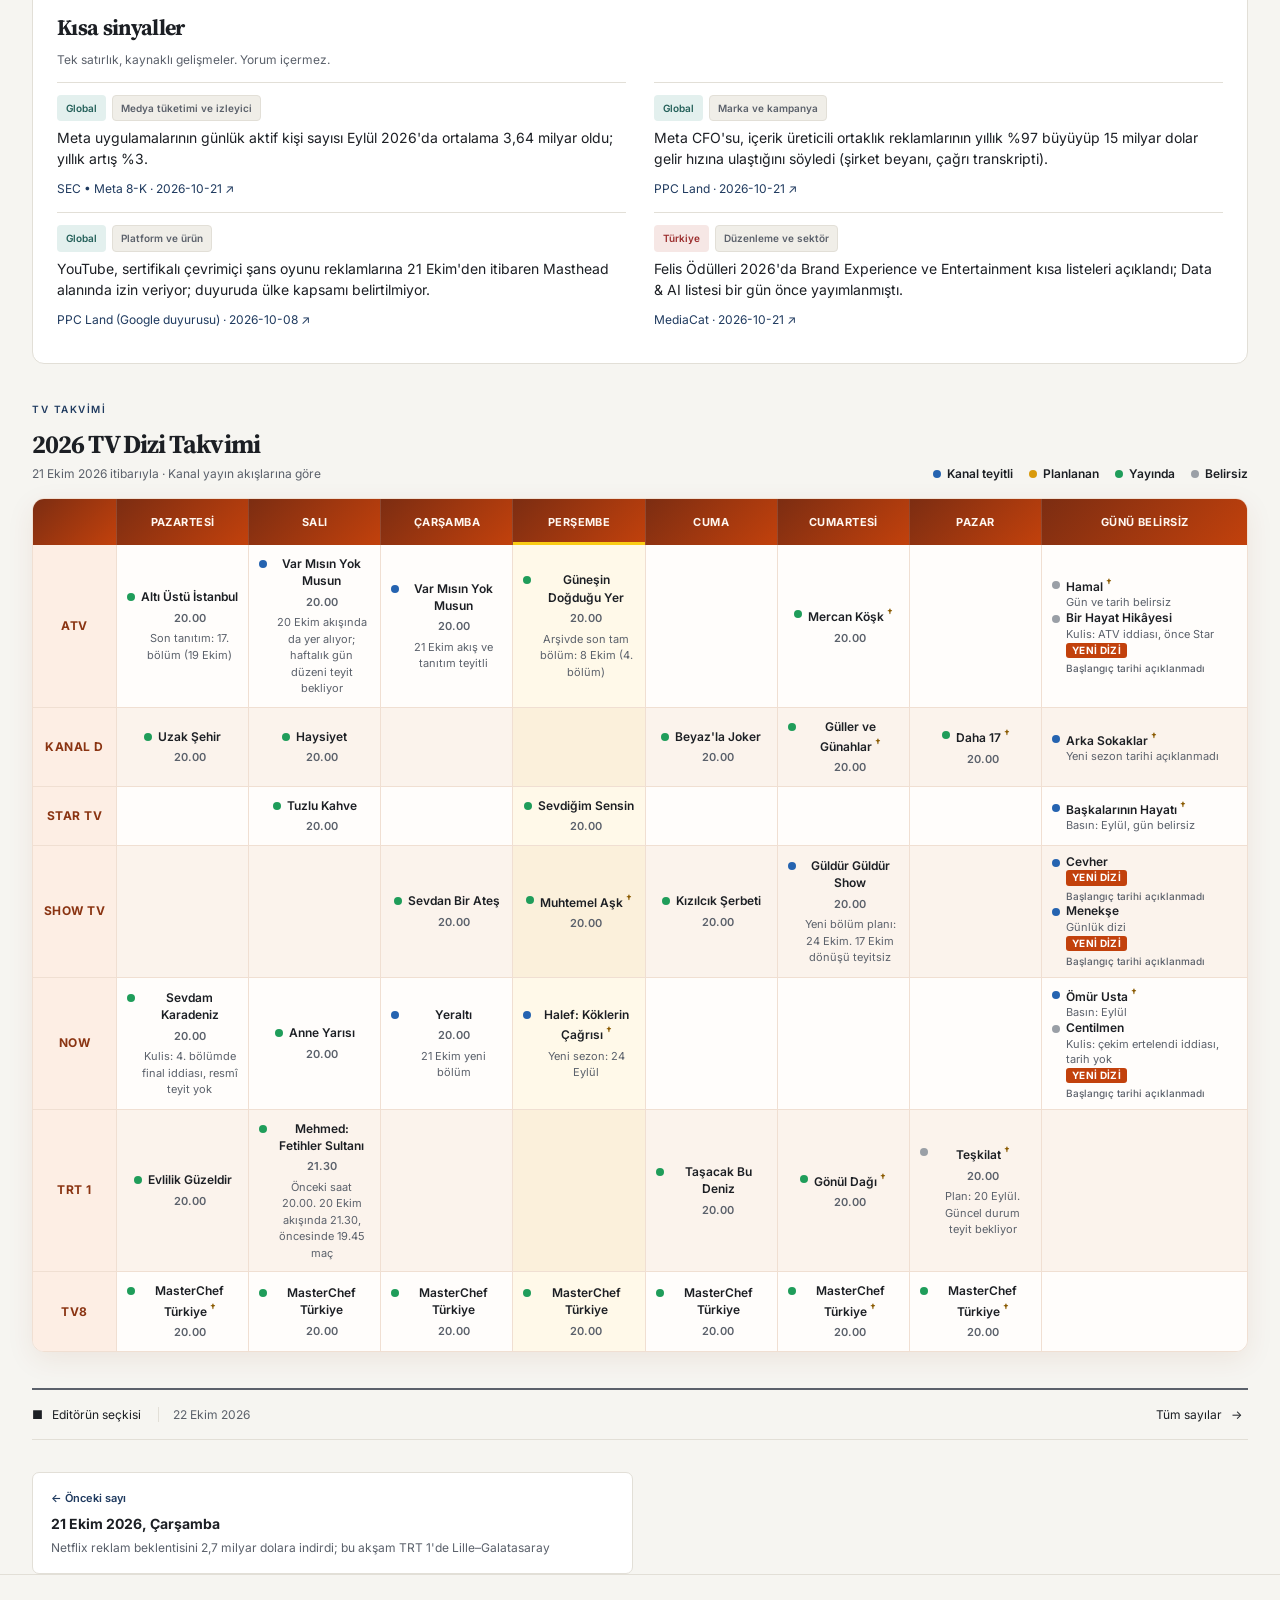
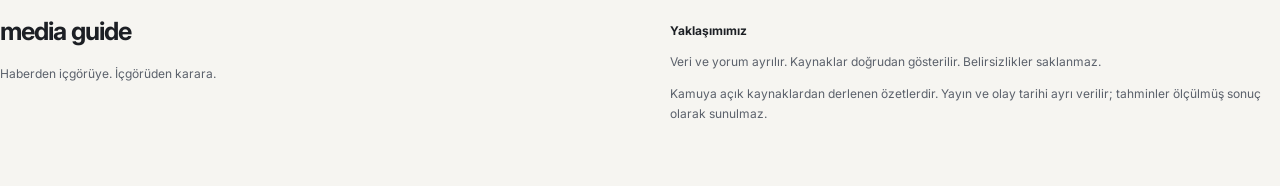
==== commit 86a23600: "Günün okuması kaldırıldı, Tutum Radarı Radar oldu ve Spor Takvimi ile yan yana Günün okuması kartı, " ====
--- a/index.html
+++ b/index.html
@@ -8,12 +8,12 @@
   <link rel="preconnect" href="https://fonts.googleapis.com">
   <link rel="preconnect" href="https://fonts.gstatic.com" crossorigin>
   <link href="https://fonts.googleapis.com/css2?family=Inter:wght@400;500;600;700&family=Source+Serif+4:opsz,wght@8..60,600;8..60,700&display=swap" rel="stylesheet">
-  <link rel="stylesheet" href="assets/style.css?v=20261022-kiremit">
+  <link rel="stylesheet" href="assets/style.css?v=20261022-radar2">
   <link rel="icon" href="data:image/svg+xml,%3Csvg xmlns='http://www.w3.org/2000/svg' viewBox='0 0 32 32'%3E%3Crect width='32' height='32' rx='7' fill='%231f3a5f'/%3E%3Ctext x='16' y='22' font-family='Arial' font-size='16' font-weight='700' fill='white' text-anchor='middle'%3EMG%3C/text%3E%3C/svg%3E">
   <!-- GoatCounter: çerezsiz ziyaret sayacı. Her bülten günü ayrı sayfa olarak sayılır (/bulten/YYYY-MM-DD). -->
   <script>window.goatcounter = { no_onload: true };</script>
   <script data-goatcounter="https://mediaguidedaily.goatcounter.com/count" async src="https://gc.zgo.at/count.js"></script>
-  <link rel="stylesheet" href="assets/experiment.css?v=20261021-tv-grid">
+  <link rel="stylesheet" href="assets/experiment.css?v=20261022-radar2">
 </head>
 <body>
   <a class="skip-feed" href="#storyGallery">Haberlerin tamamına geç</a>
@@ -56,7 +56,7 @@
   </footer>
 
   <div class="toast" id="toast" role="status" aria-live="polite"></div>
-  <script src="assets/editorial.js?v=20261022-kiremit"></script>
-  <script src="assets/app.js?v=20261022-kiremit"></script>
+  <script src="assets/editorial.js?v=20261022-radar2"></script>
+  <script src="assets/app.js?v=20261022-radar2"></script>
 </body>
 </html>
--- a/assets/experiment.css
+++ b/assets/experiment.css
@@ -143,9 +143,9 @@
 .agenda-panels .social{border-top:4px solid #b7bce4}
 .agenda-panels .fx-wrap{min-height:0;position:static}
 .agenda-panels .fx-wrap .fixtures{position:static;inset:auto;border-top:4px solid #9fd5c6;padding:0;max-height:none}
-.agenda-panels .soc-head,.agenda-panels .fx-head,.agenda-panels .gur-head{position:relative;display:block;flex:none;padding:18px 112px 16px 20px;margin:0;border-bottom:1px solid var(--line);background:var(--surface-2)}
+.agenda-panels .soc-head,.agenda-panels .fx-head,.agenda-panels .gur-head,.agenda-panels .att-head{position:relative;display:block;flex:none;padding:18px 112px 16px 20px;margin:0;border-bottom:1px solid var(--line);background:var(--surface-2)}
 .agenda-panels .eyebrow{font-size:10px;letter-spacing:.08em;color:var(--muted)}
-.agenda-panels .soc-head h2,.agenda-panels .fx-head h2,.agenda-panels .gur-head h2{font-family:'Source Serif 4',Georgia,serif;font-size:25px;line-height:1.15;letter-spacing:-.035em;margin:6px 0 8px}
+.agenda-panels .soc-head h2,.agenda-panels .fx-head h2,.agenda-panels .gur-head h2,.agenda-panels .att-head h2{font-family:'Source Serif 4',Georgia,serif;font-size:25px;line-height:1.15;letter-spacing:-.035em;margin:6px 0 8px}
 .agenda-panels .soc-head p,.agenda-panels .fx-head p,.agenda-panels .gur-head p{font-size:11px;line-height:1.5;margin:0;color:var(--muted)}
 .panel-expand{position:absolute;right:16px;top:20px;border:1px solid var(--line);border-radius:20px;background:var(--surface);color:var(--text);font:inherit;font-size:11px;min-height:36px;padding:8px 12px;cursor:pointer;transition:background .18s,border-color .18s}
 .panel-expand:hover{border-color:var(--accent);background:var(--accent-soft)}
@@ -169,17 +169,17 @@
 .agenda-panels .fx-meta{font-size:11px;line-height:1.55;overflow-wrap:anywhere}
 .agenda-panels .fx-foot{font-size:10px;line-height:1.6}
 .agenda-panels .agenda-panel.panel-expanded{height:auto;max-height:none}
-.agenda-panels .panel-expanded .soc-list,.agenda-panels .panel-expanded .fx-scroll{flex:none;max-height:none;overflow:visible}
+.agenda-panels .panel-expanded .soc-list,.agenda-panels .panel-expanded .fx-scroll,.agenda-panels .panel-expanded .att-body{flex:none;max-height:none;overflow:visible}
 .agenda-panels .panel-expanded .agenda-note{max-height:none}
 @media(max-width:860px){
  .hero .agenda-panels{grid-template-columns:minmax(0,1fr);gap:16px}
  .agenda-panels .agenda-panel{height:390px}
 }
 @media(max-width:480px){
- .agenda-panels .soc-head,.agenda-panels .fx-head{padding:16px 98px 14px 16px}
- .agenda-panels .soc-head h2,.agenda-panels .fx-head h2{font-size:23px}
+ .agenda-panels .soc-head,.agenda-panels .fx-head,.agenda-panels .att-head{padding:16px 98px 14px 16px}
+ .agenda-panels .soc-head h2,.agenda-panels .fx-head h2,.agenda-panels .att-head h2{font-size:23px}
  .panel-expand{right:12px;top:18px;padding:7px 10px}
- .agenda-panels .soc-list,.agenda-panels .fx-scroll{padding-inline:14px}
+ .agenda-panels .soc-list,.agenda-panels .fx-scroll,.agenda-panels .att-body{padding-inline:14px}
 }
 @media(prefers-reduced-motion:reduce){.panel-expand,.agenda-panels .soc-card{transition:none}}
 
@@ -201,16 +201,11 @@
 @media(min-width:1240px){.hero .agenda-panels.triple-panel{grid-template-columns:repeat(3,minmax(0,1fr))}}
 @media(min-width:861px) and (max-width:1239px){.hero .agenda-panels.triple-panel .guru-panel{grid-column:1/-1;height:auto;max-height:460px}}
 
-/* Günün okuması, Tutum Radarı, Kısa sinyaller */
+/* Radar (eski adı Tutum Radarı), Spor Takvimi ile yan yana; Kısa sinyaller. Günün okuması kaldırıldı (22 Ekim 2026). */
 .pill.layer{background:var(--surface-2);color:var(--muted);border:1px solid var(--line)}
-.day-brief{display:grid;grid-template-columns:minmax(0,1.15fr) minmax(0,1fr);gap:20px;margin:6px 0 26px;align-items:stretch}
-.day-brief.single{grid-template-columns:minmax(0,1fr)}
-.day-read,.attitude{border:1px solid var(--line);border-radius:12px;background:var(--surface);padding:22px 24px;box-shadow:0 4px 16px #14212408;min-width:0}
-.day-read{border-top:4px solid var(--accent)}
-.attitude{border-top:4px solid #e0b36a}
-.day-read .eyebrow,.attitude .eyebrow,.signals .eyebrow{font-size:10px;letter-spacing:.08em;color:var(--muted);text-transform:uppercase}
-.day-read p{font-family:'Source Serif 4',Georgia,serif;font-size:19px;line-height:1.6;margin:10px 0 0;letter-spacing:-.01em;text-wrap:pretty}
-.attitude h2{font-family:'Source Serif 4',Georgia,serif;font-size:22px;line-height:1.2;letter-spacing:-.03em;margin:6px 0 12px}
+.agenda-panels .attitude{border-top:4px solid #e0b36a}
+.signals .eyebrow{font-size:10px;letter-spacing:.08em;color:var(--muted);text-transform:uppercase}
+.agenda-panels .att-body{flex:1;min-height:0;overflow-y:auto;overscroll-behavior:contain;padding:14px 20px 16px;scrollbar-width:thin}
 .att-list{list-style:none;margin:0;padding:0;display:flex;flex-direction:column}
 .att-list li{padding:11px 0;border-top:1px solid var(--line)}
 .att-list li:first-child{border-top:0;padding-top:0}
@@ -229,7 +224,7 @@
 .sig-list p{margin:0 0 5px;font-size:14px;line-height:1.5}
 .sig-list a{font-size:12px;color:var(--accent);text-decoration:none;overflow-wrap:anywhere}
 .sig-list a:hover{text-decoration:underline}
-@media (max-width:860px){.day-brief{grid-template-columns:minmax(0,1fr)}.sig-list{grid-template-columns:minmax(0,1fr)}.day-read p{font-size:17px}.day-read,.attitude,.signals{padding:18px}}
+@media (max-width:860px){.sig-list{grid-template-columns:minmax(0,1fr)}.signals{padding:18px}}
 
 /* User-approved TV calendar layout: equal tracks, alternating mint rows. */
 .tvgrid{--tv-row-light:color-mix(in srgb,var(--surface) 65%,var(--gl-soft));--tv-row-deep:color-mix(in srgb,var(--surface) 20%,var(--gl-soft));--tv-rule:color-mix(in srgb,var(--gl) 18%,var(--line))}
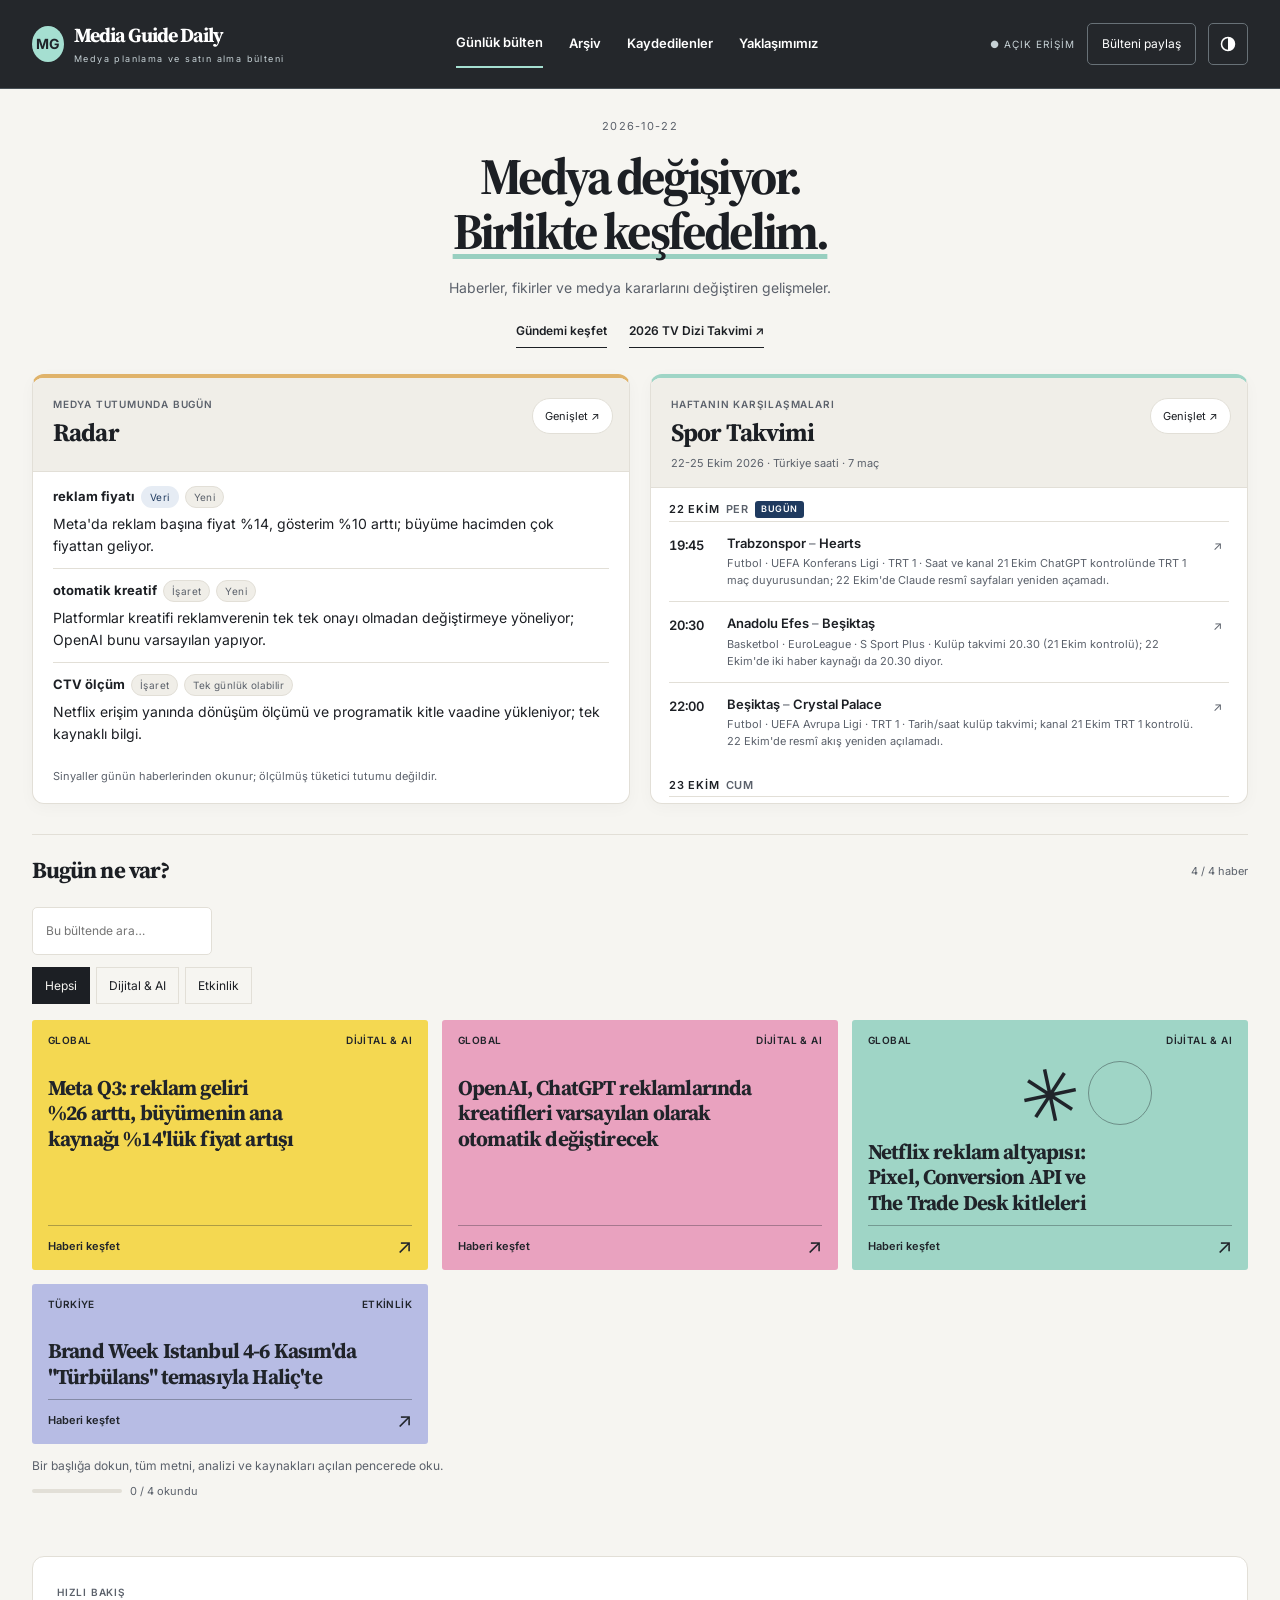
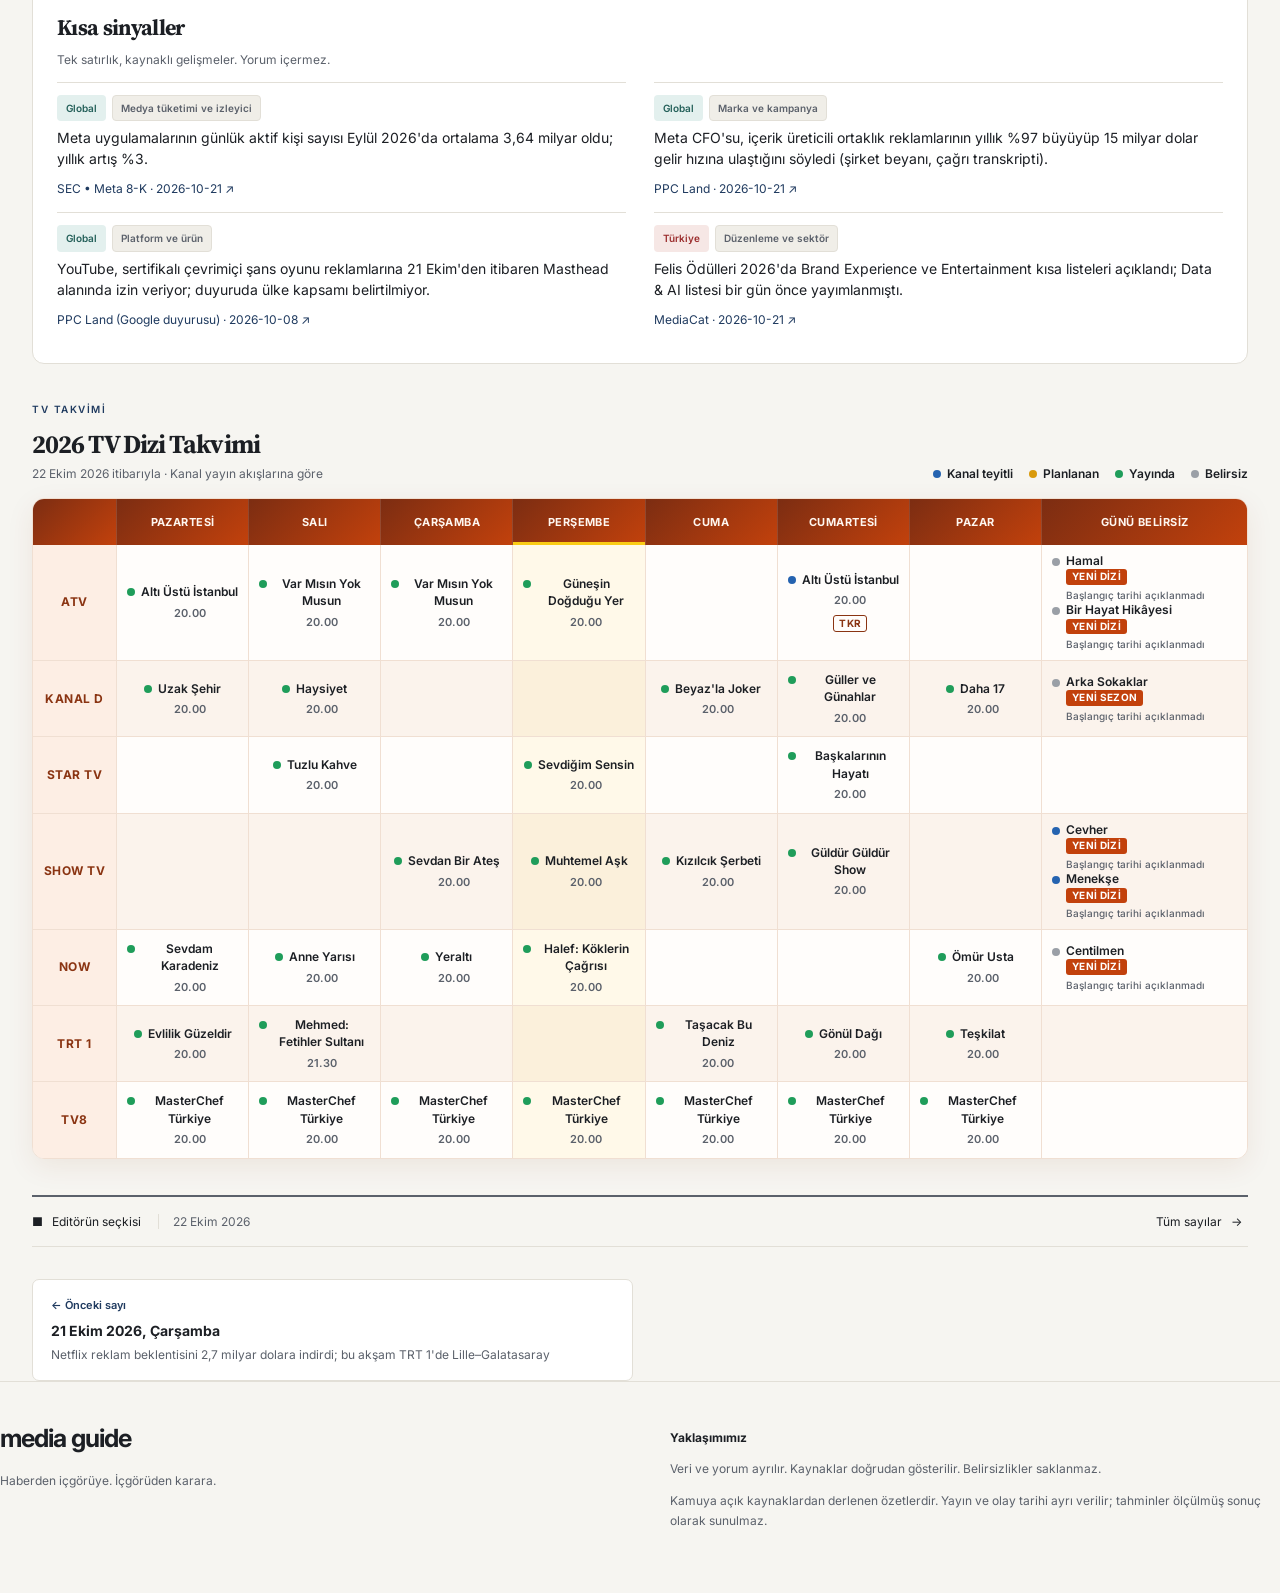
==== commit 55a4e41b: "TV Dizi Takvimi: yeni kurallar, TKR ve Yeni Sezon etiketi, tablo kanal akışlarından yenilendi Yayınd" ====
--- a/index.html
+++ b/index.html
@@ -8,12 +8,12 @@
   <link rel="preconnect" href="https://fonts.googleapis.com">
   <link rel="preconnect" href="https://fonts.gstatic.com" crossorigin>
   <link href="https://fonts.googleapis.com/css2?family=Inter:wght@400;500;600;700&family=Source+Serif+4:opsz,wght@8..60,600;8..60,700&display=swap" rel="stylesheet">
-  <link rel="stylesheet" href="assets/style.css?v=20261022-radar2">
+  <link rel="stylesheet" href="assets/style.css?v=20261022-tv1">
   <link rel="icon" href="data:image/svg+xml,%3Csvg xmlns='http://www.w3.org/2000/svg' viewBox='0 0 32 32'%3E%3Crect width='32' height='32' rx='7' fill='%231f3a5f'/%3E%3Ctext x='16' y='22' font-family='Arial' font-size='16' font-weight='700' fill='white' text-anchor='middle'%3EMG%3C/text%3E%3C/svg%3E">
   <!-- GoatCounter: çerezsiz ziyaret sayacı. Her bülten günü ayrı sayfa olarak sayılır (/bulten/YYYY-MM-DD). -->
   <script>window.goatcounter = { no_onload: true };</script>
   <script data-goatcounter="https://mediaguidedaily.goatcounter.com/count" async src="https://gc.zgo.at/count.js"></script>
-  <link rel="stylesheet" href="assets/experiment.css?v=20261022-radar2">
+  <link rel="stylesheet" href="assets/experiment.css?v=20261022-tv1">
 </head>
 <body>
   <a class="skip-feed" href="#storyGallery">Haberlerin tamamına geç</a>
@@ -56,7 +56,7 @@
   </footer>
 
   <div class="toast" id="toast" role="status" aria-live="polite"></div>
-  <script src="assets/editorial.js?v=20261022-radar2"></script>
-  <script src="assets/app.js?v=20261022-radar2"></script>
+  <script src="assets/editorial.js?v=20261022-tv1"></script>
+  <script src="assets/app.js?v=20261022-tv1"></script>
 </body>
 </html>
--- a/assets/experiment.css
+++ b/assets/experiment.css
@@ -272,6 +272,7 @@
 .tvgrid .tv-table thead th.tv-corner{background:linear-gradient(135deg,var(--tv-head-a),var(--tv-head-b))}
 .tvgrid .tv-item+.tv-item{margin-top:8px;padding-top:8px}
 .tvgrid .tv-badge.new{background:var(--tv-badge-bg);color:var(--tv-badge-text)}
+.tvgrid .tv-badge.tkr{background:transparent;color:var(--tv-ch-text);border:1px solid var(--tv-ch-text);padding:0 5px}
 .tvgrid .tv-table td:last-child{align-items:stretch;padding:8px 10px}
 .tvgrid .tv-table td:last-child .tv-item{justify-content:flex-start;text-align:left}
 .tvgrid .tv-table td:last-child .tv-item+.tv-item{margin-top:6px;padding-top:6px}
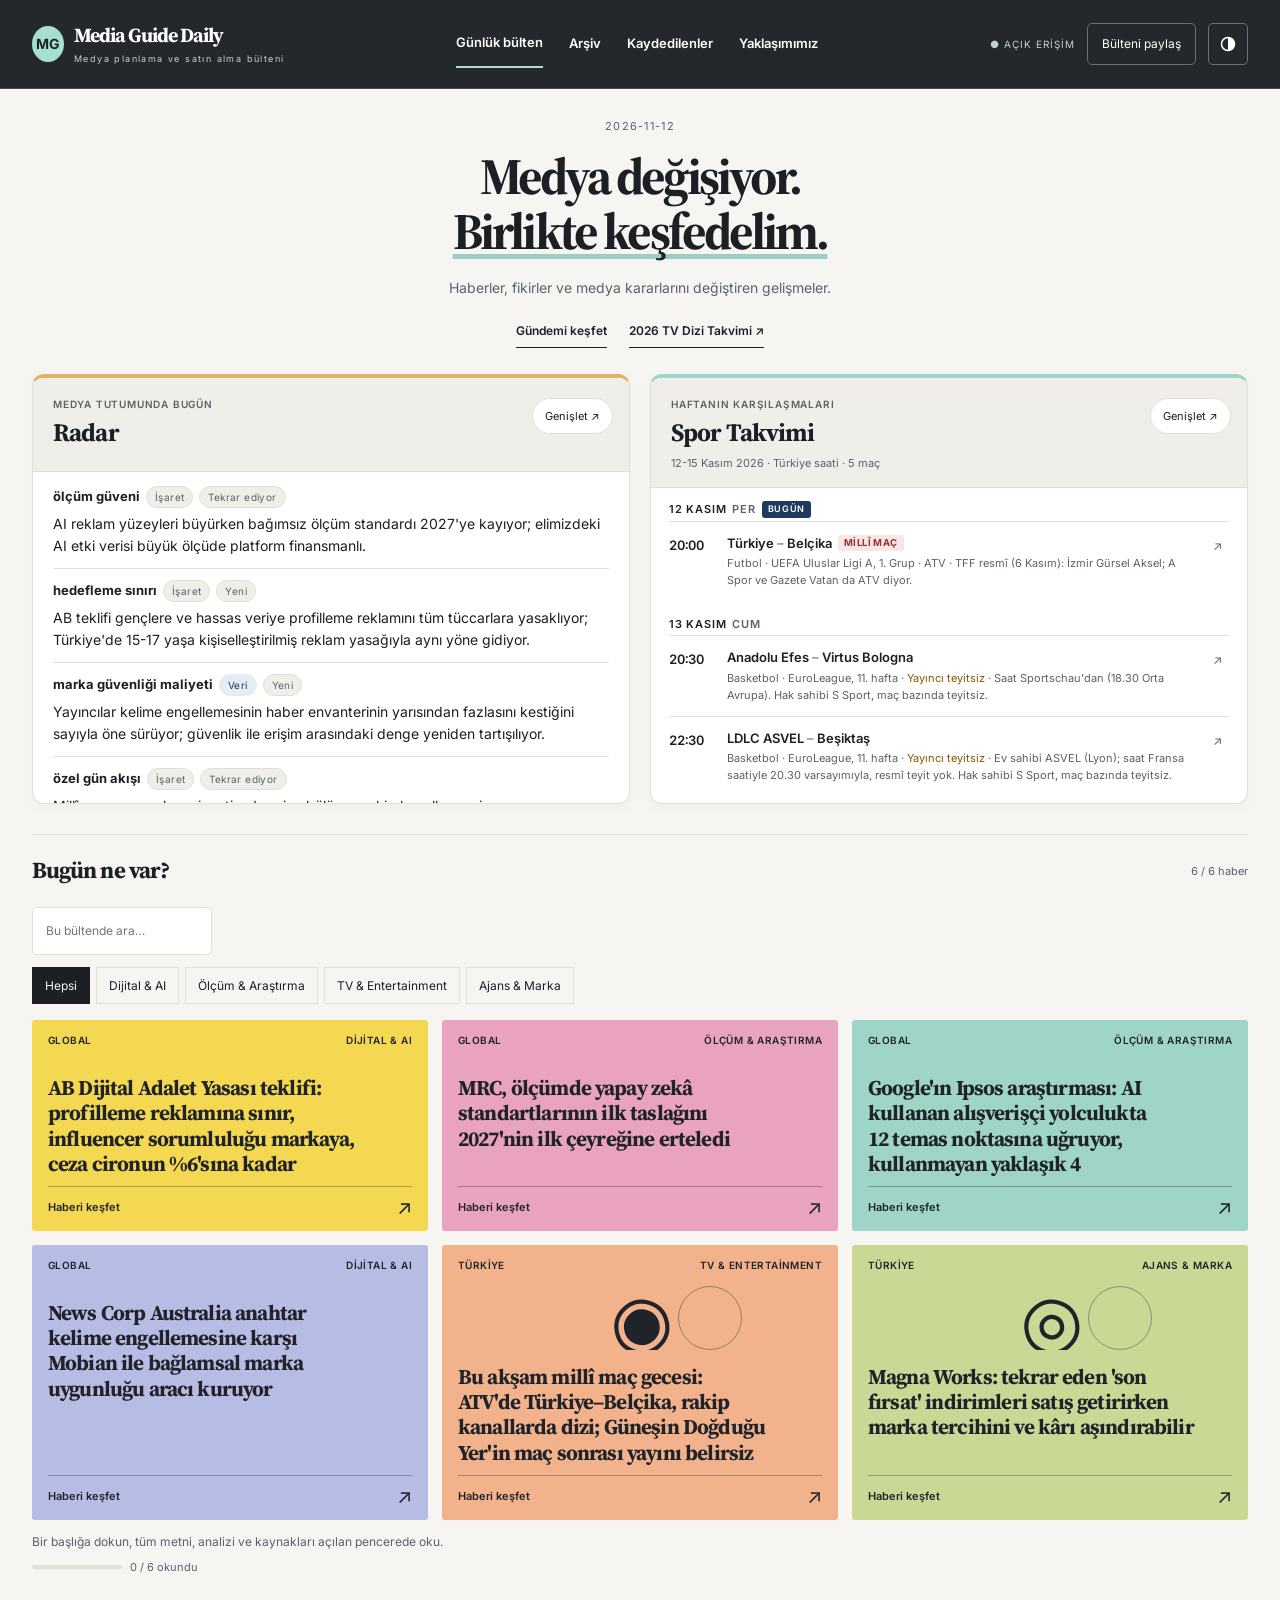
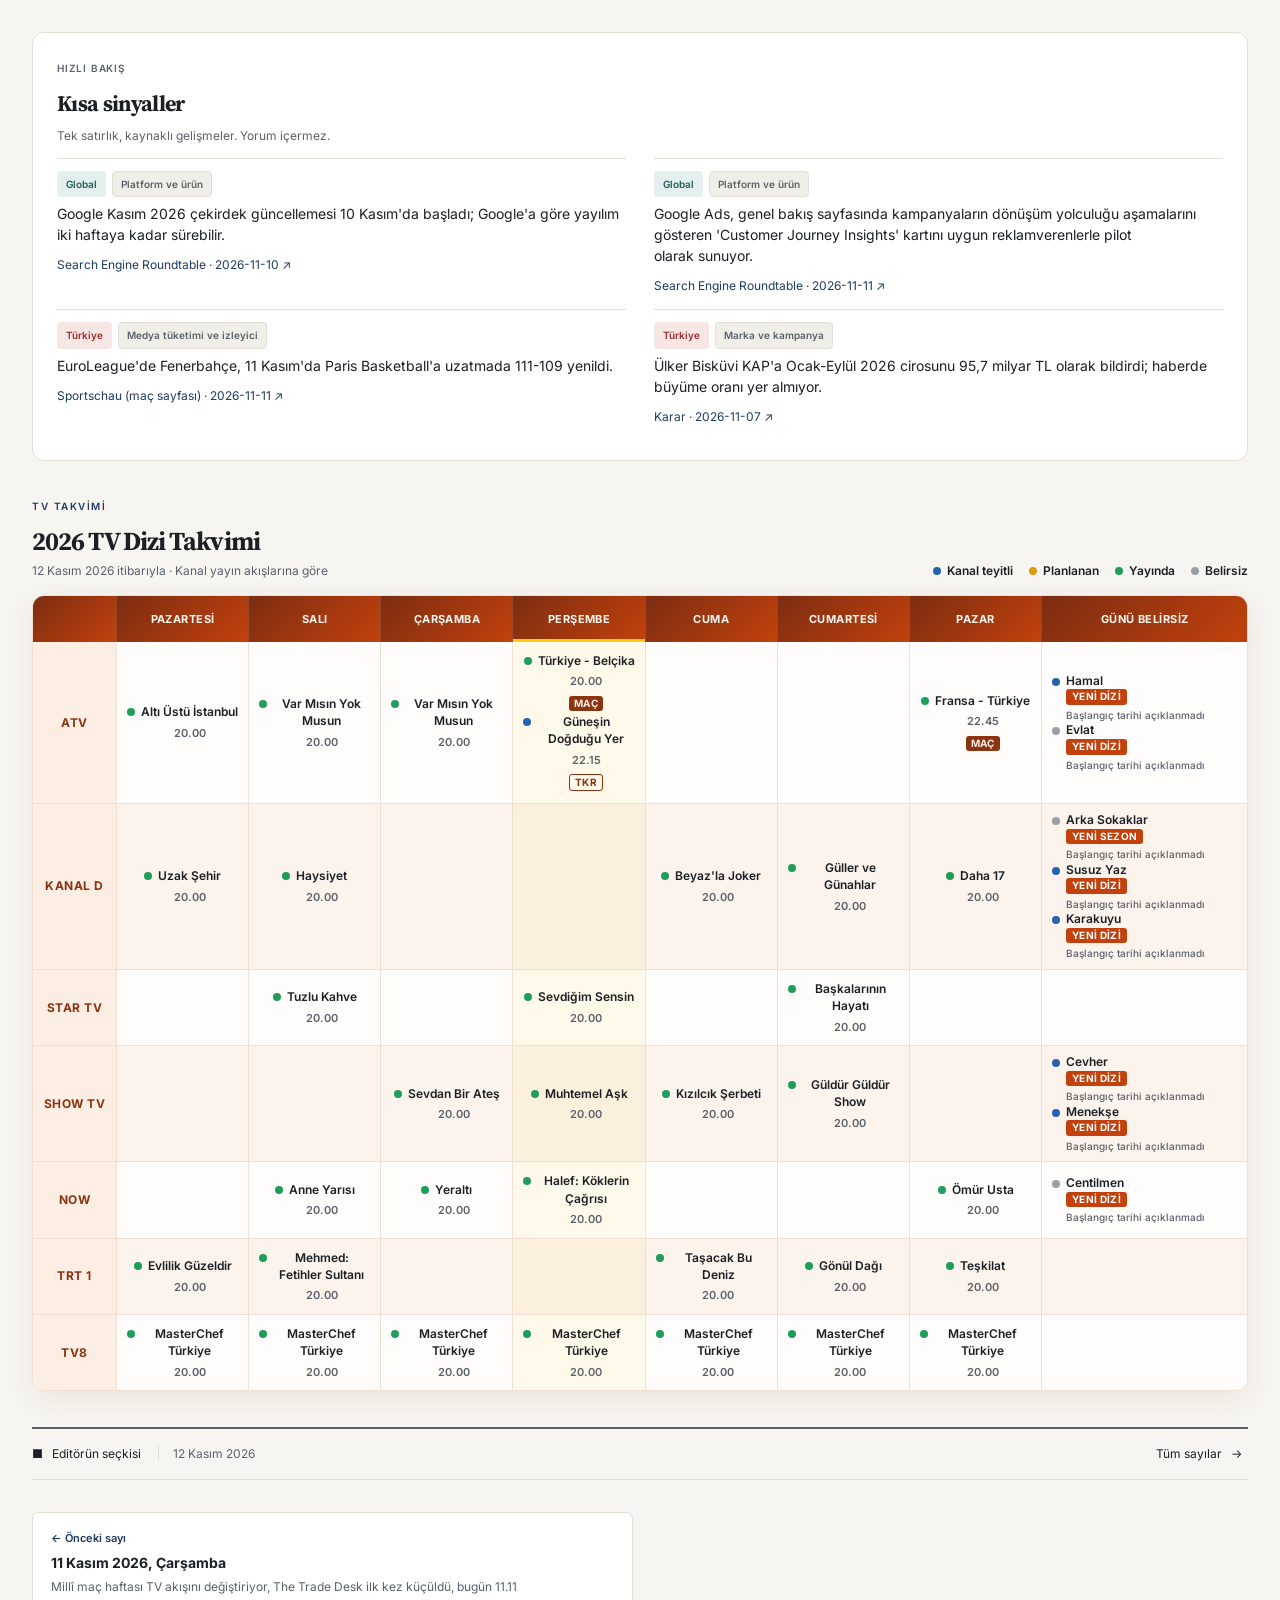
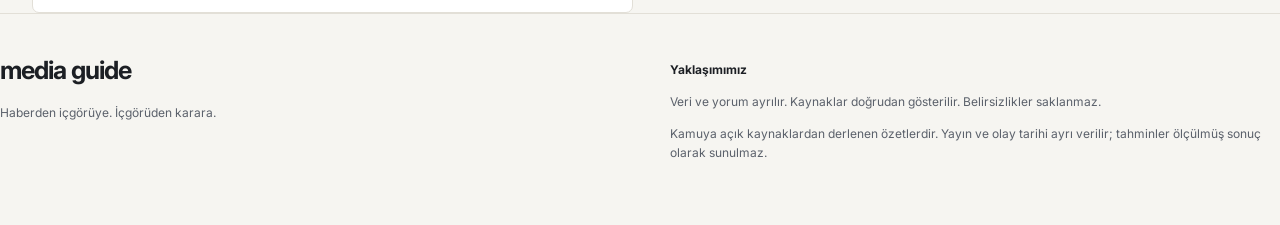
==== commit 469e4bfb: "TV Dizi Takvimi: maç yayınları MAÇ rozetiyle eklendi, hücreler saate göre sıralanıyor ATV Perşembe T" ====
--- a/index.html
+++ b/index.html
@@ -8,12 +8,12 @@
   <link rel="preconnect" href="https://fonts.googleapis.com">
   <link rel="preconnect" href="https://fonts.gstatic.com" crossorigin>
   <link href="https://fonts.googleapis.com/css2?family=Inter:wght@400;500;600;700&family=Source+Serif+4:opsz,wght@8..60,600;8..60,700&display=swap" rel="stylesheet">
-  <link rel="stylesheet" href="assets/style.css?v=20261022-tv1">
+  <link rel="stylesheet" href="assets/style.css?v=20261112-mac">
   <link rel="icon" href="data:image/svg+xml,%3Csvg xmlns='http://www.w3.org/2000/svg' viewBox='0 0 32 32'%3E%3Crect width='32' height='32' rx='7' fill='%231f3a5f'/%3E%3Ctext x='16' y='22' font-family='Arial' font-size='16' font-weight='700' fill='white' text-anchor='middle'%3EMG%3C/text%3E%3C/svg%3E">
   <!-- GoatCounter: çerezsiz ziyaret sayacı. Her bülten günü ayrı sayfa olarak sayılır (/bulten/YYYY-MM-DD). -->
   <script>window.goatcounter = { no_onload: true };</script>
   <script data-goatcounter="https://mediaguidedaily.goatcounter.com/count" async src="https://gc.zgo.at/count.js"></script>
-  <link rel="stylesheet" href="assets/experiment.css?v=20261022-tv1">
+  <link rel="stylesheet" href="assets/experiment.css?v=20261112-mac">
 </head>
 <body>
   <a class="skip-feed" href="#storyGallery">Haberlerin tamamına geç</a>
@@ -56,7 +56,7 @@
   </footer>
 
   <div class="toast" id="toast" role="status" aria-live="polite"></div>
-  <script src="assets/editorial.js?v=20261022-tv1"></script>
-  <script src="assets/app.js?v=20261022-tv1"></script>
+  <script src="assets/editorial.js?v=20261112-mac"></script>
+  <script src="assets/app.js?v=20261112-mac"></script>
 </body>
 </html>
--- a/assets/experiment.css
+++ b/assets/experiment.css
@@ -273,6 +273,7 @@
 .tvgrid .tv-item+.tv-item{margin-top:8px;padding-top:8px}
 .tvgrid .tv-badge.new{background:var(--tv-badge-bg);color:var(--tv-badge-text)}
 .tvgrid .tv-badge.tkr{background:transparent;color:var(--tv-ch-text);border:1px solid var(--tv-ch-text);padding:0 5px}
+.tvgrid .tv-badge.mac{background:var(--tv-ch-text);color:var(--tv-ch-bg,#fff);padding:0 5px}
 .tvgrid .tv-table td:last-child{align-items:stretch;padding:8px 10px}
 .tvgrid .tv-table td:last-child .tv-item{justify-content:flex-start;text-align:left}
 .tvgrid .tv-table td:last-child .tv-item+.tv-item{margin-top:6px;padding-top:6px}
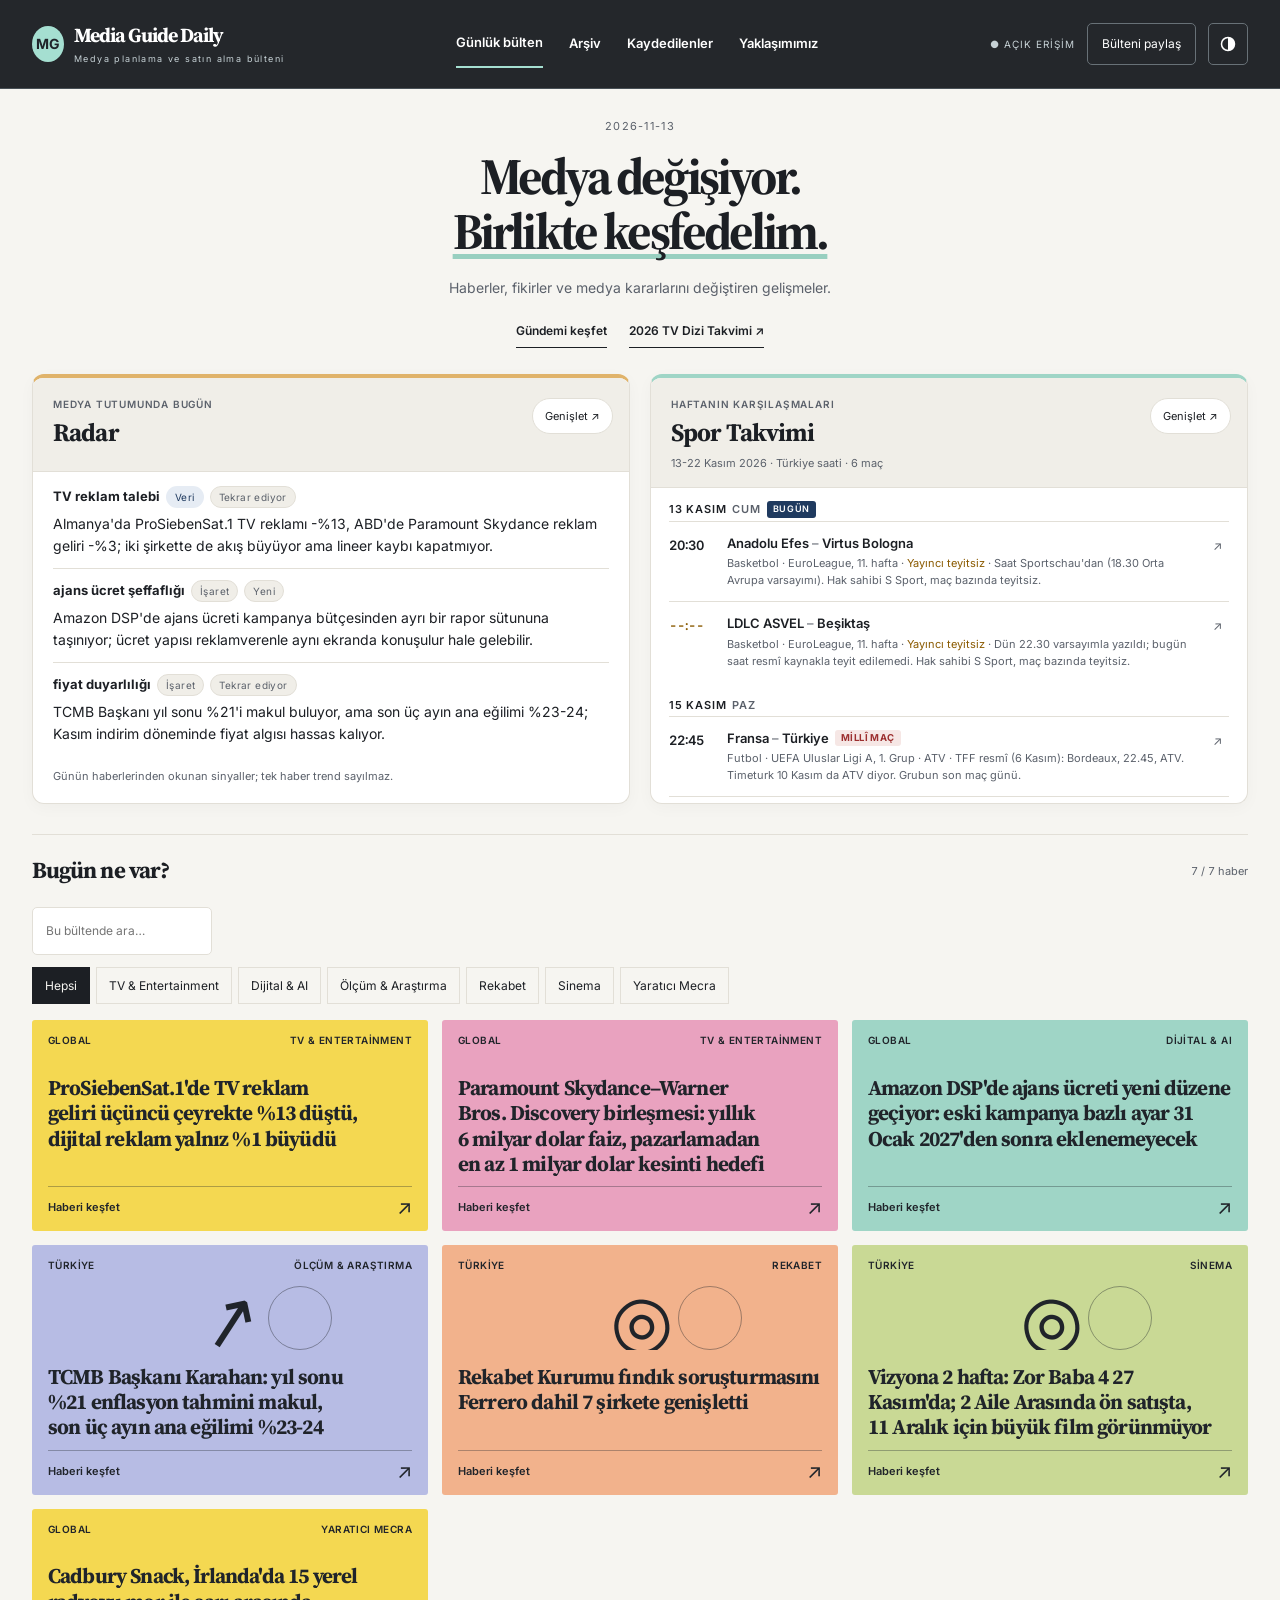
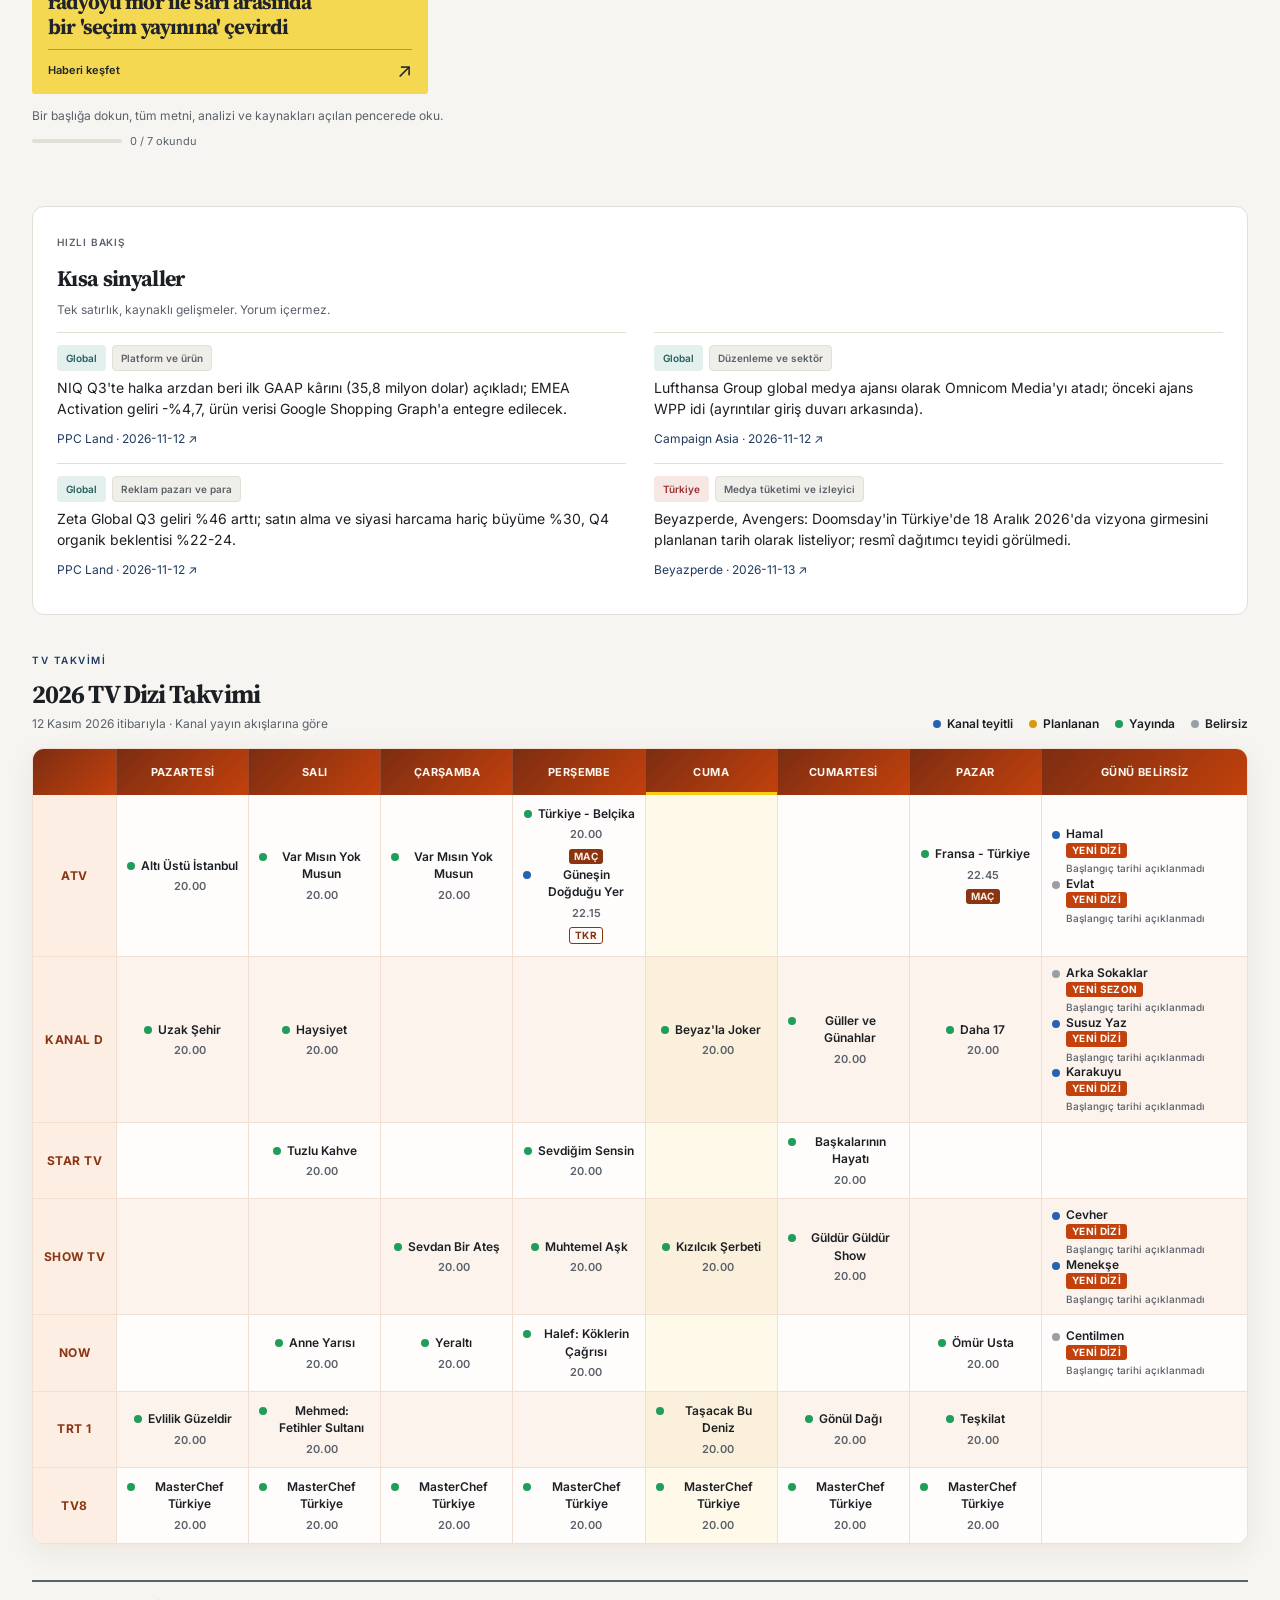
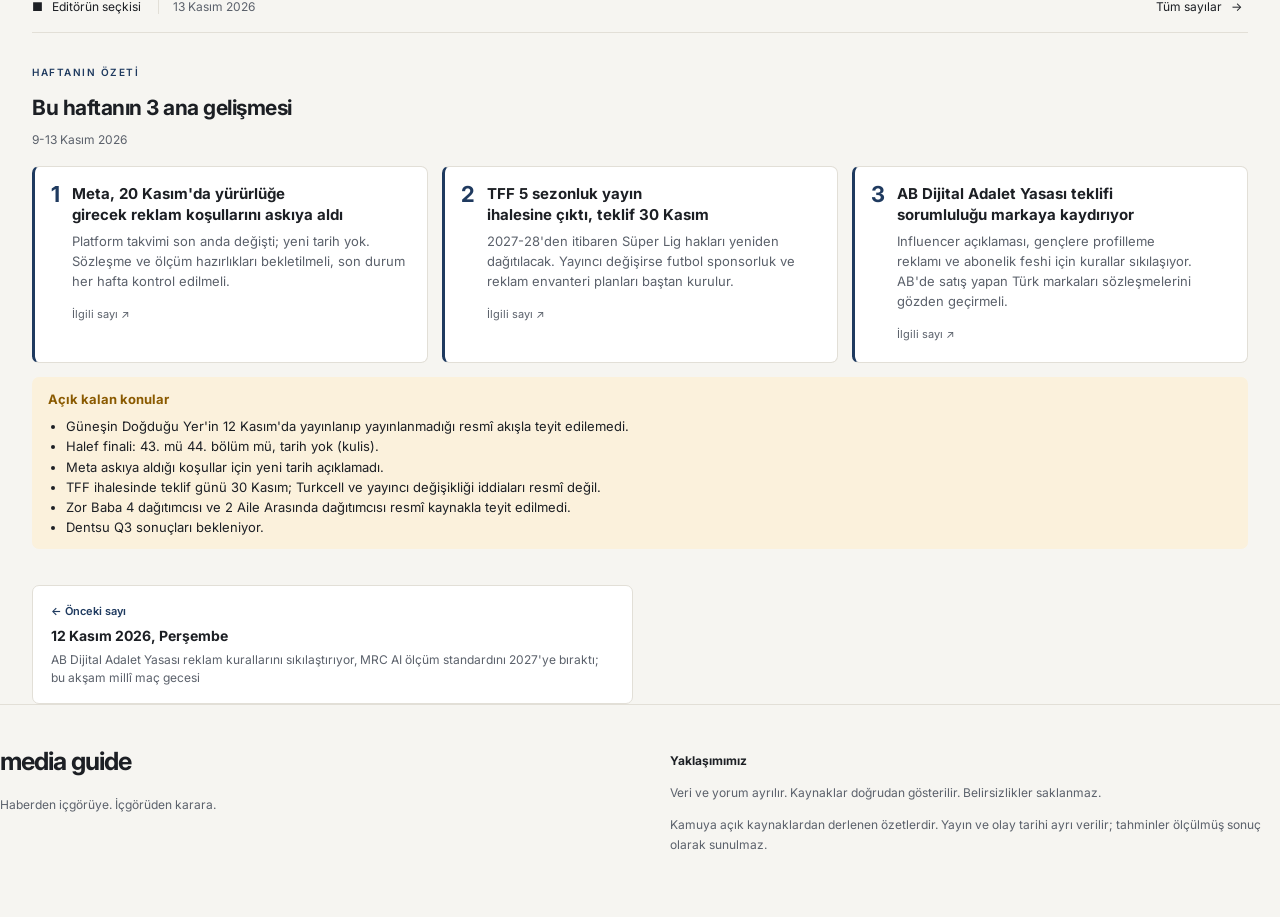
==== commit 37541deb: "GoatCounter ziyaret sayacı kaldırıldı Proje donduruldu, hesap kapatılıyor. index.html betikleri ve a" ====
--- a/index.html
+++ b/index.html
@@ -8,12 +8,9 @@
   <link rel="preconnect" href="https://fonts.googleapis.com">
   <link rel="preconnect" href="https://fonts.gstatic.com" crossorigin>
   <link href="https://fonts.googleapis.com/css2?family=Inter:wght@400;500;600;700&family=Source+Serif+4:opsz,wght@8..60,600;8..60,700&display=swap" rel="stylesheet">
-  <link rel="stylesheet" href="assets/style.css?v=20261112-mac">
+  <link rel="stylesheet" href="assets/style.css?v=20261113-sayac">
   <link rel="icon" href="data:image/svg+xml,%3Csvg xmlns='http://www.w3.org/2000/svg' viewBox='0 0 32 32'%3E%3Crect width='32' height='32' rx='7' fill='%231f3a5f'/%3E%3Ctext x='16' y='22' font-family='Arial' font-size='16' font-weight='700' fill='white' text-anchor='middle'%3EMG%3C/text%3E%3C/svg%3E">
-  <!-- GoatCounter: çerezsiz ziyaret sayacı. Her bülten günü ayrı sayfa olarak sayılır (/bulten/YYYY-MM-DD). -->
-  <script>window.goatcounter = { no_onload: true };</script>
-  <script data-goatcounter="https://mediaguidedaily.goatcounter.com/count" async src="https://gc.zgo.at/count.js"></script>
-  <link rel="stylesheet" href="assets/experiment.css?v=20261112-mac">
+  <link rel="stylesheet" href="assets/experiment.css?v=20261113-sayac">
 </head>
 <body>
   <a class="skip-feed" href="#storyGallery">Haberlerin tamamına geç</a>
@@ -56,7 +53,7 @@
   </footer>
 
   <div class="toast" id="toast" role="status" aria-live="polite"></div>
-  <script src="assets/editorial.js?v=20261112-mac"></script>
-  <script src="assets/app.js?v=20261112-mac"></script>
+  <script src="assets/editorial.js?v=20261113-sayac"></script>
+  <script src="assets/app.js?v=20261113-sayac"></script>
 </body>
 </html>
